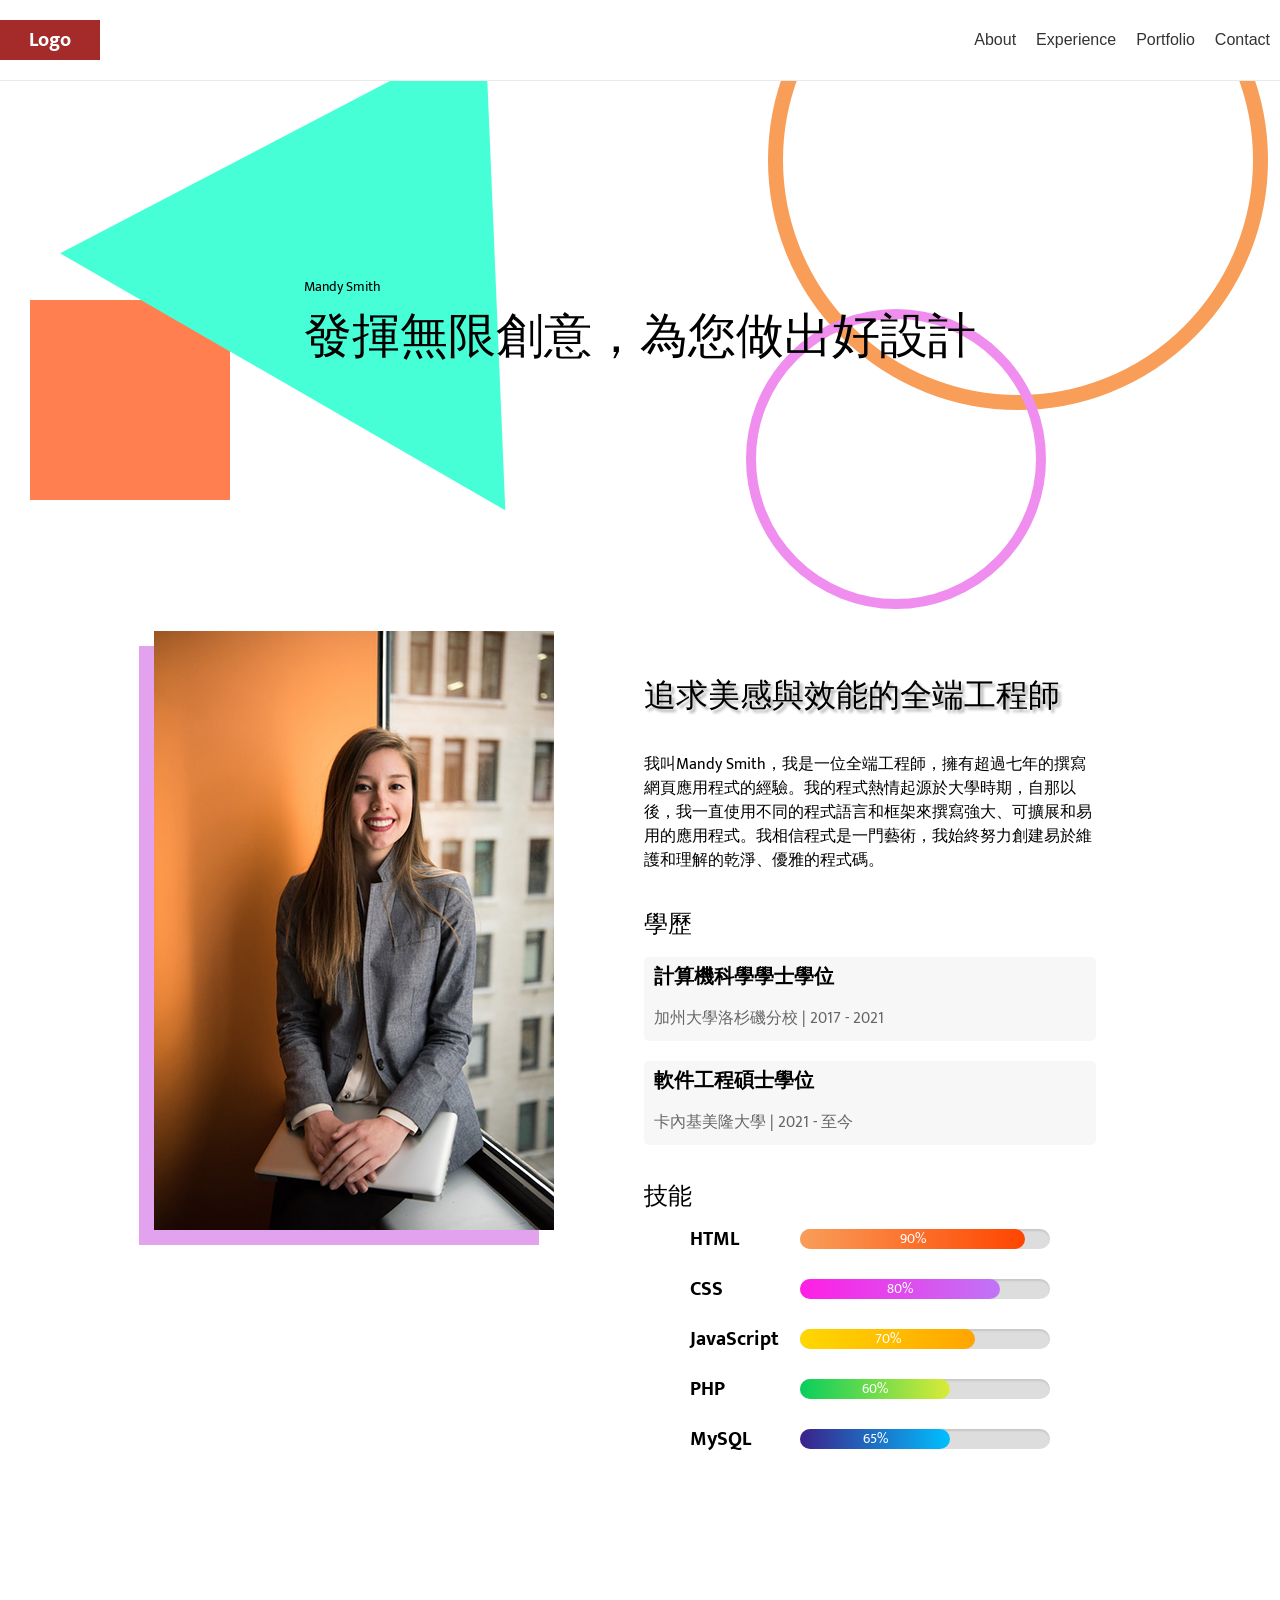
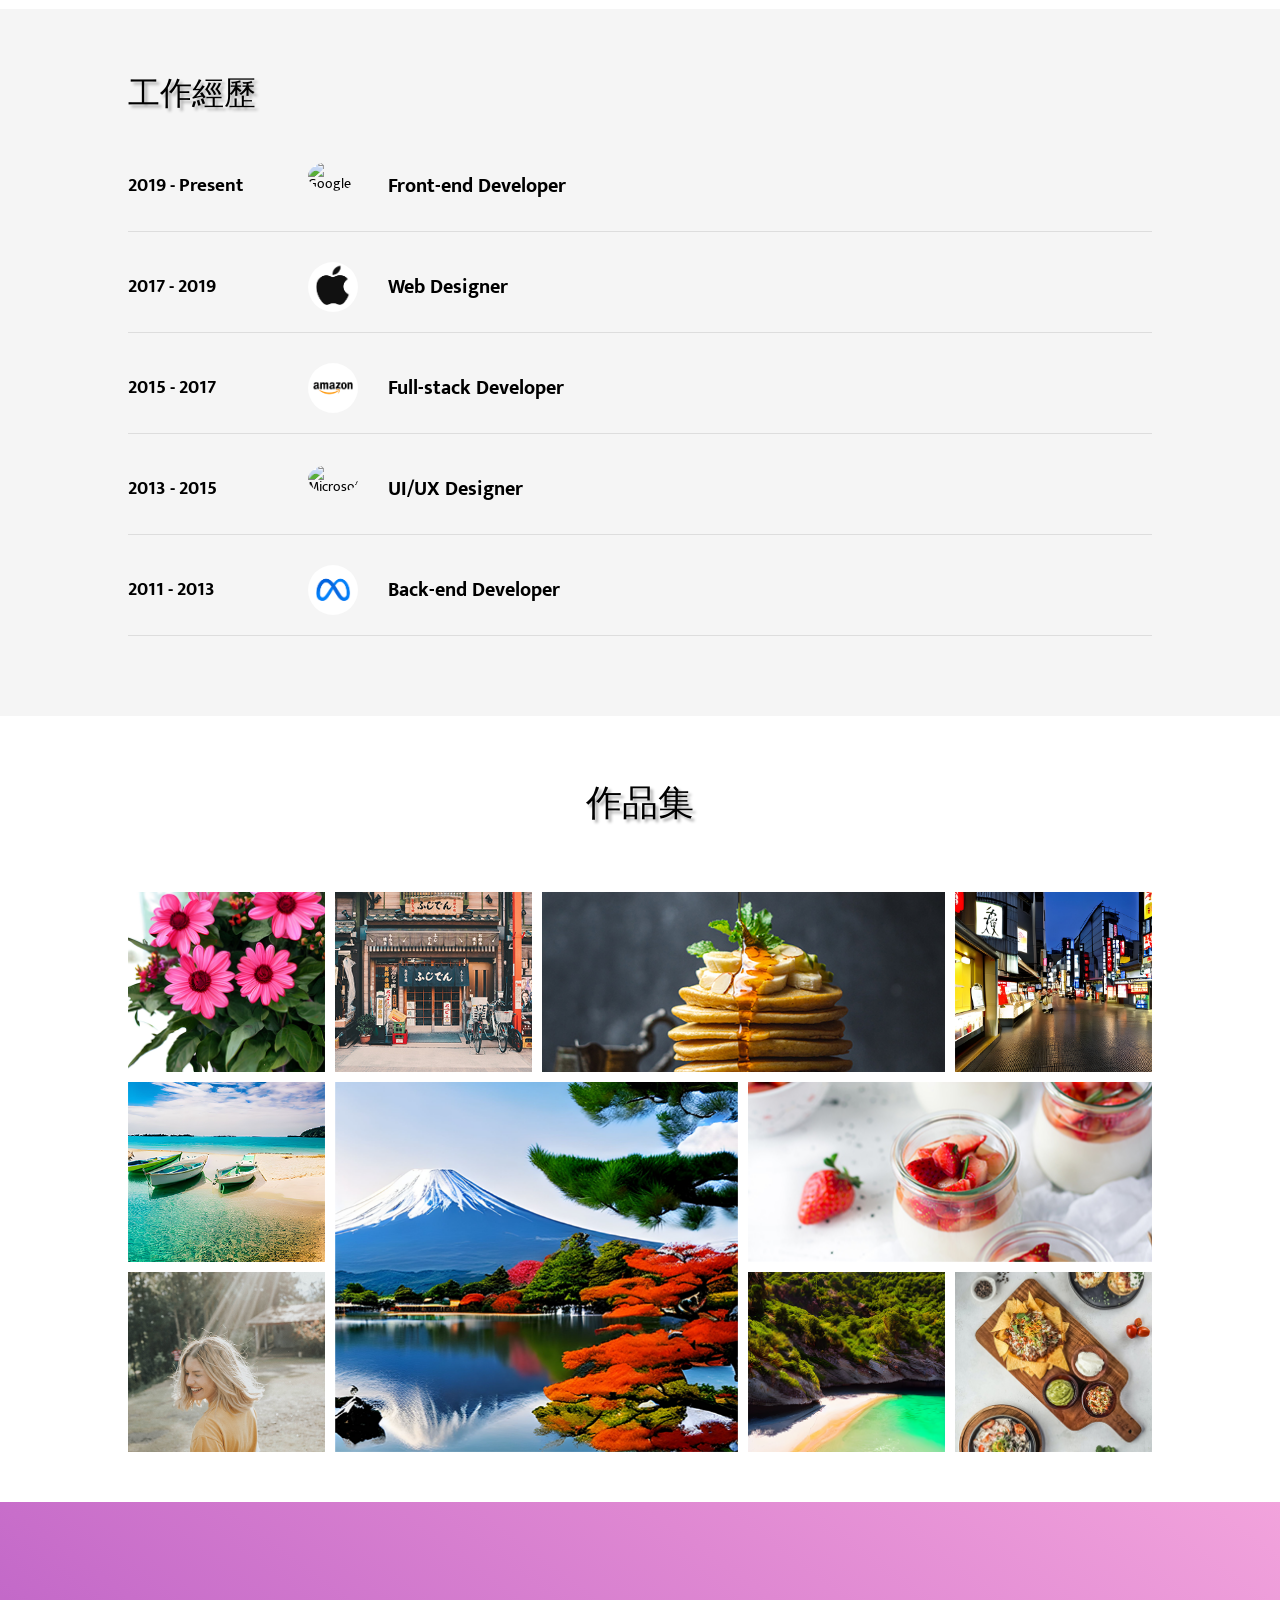
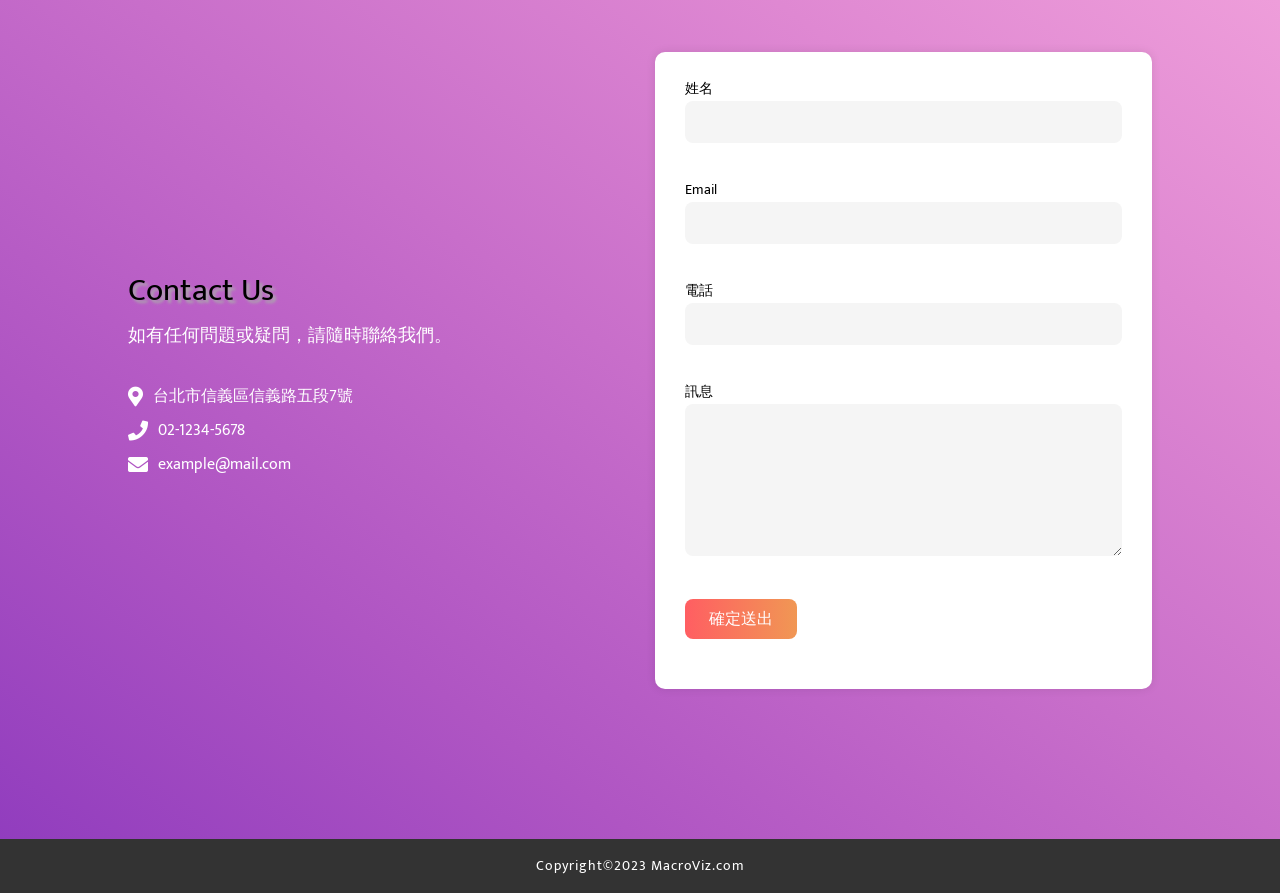
==== my_resume.html @ e4980850 "範例檔" ====
<!DOCTYPE html>
<html lang="en">

<head>
    <meta charset="UTF-8">
    <meta http-equiv="X-UA-Compatible" content="IE=edge">
    <meta name="viewport" content="width=device-width, initial-scale=1.0">
    <title>My Resume</title>
    <link rel="stylesheet" href="css/reset.css">
    <link rel="stylesheet" href="https://cdnjs.cloudflare.com/ajax/libs/font-awesome/5.8.0/css/all.min.css">
    <link rel="stylesheet" href="css/styles.css">
</head>

<body>
    <header class="header">
        <div class="logo"><a href="index.html">Logo</a></div>
        <div class="menu-icon"><i class="fas fa-bars"></i>&nbsp;Menu</div>
        <nav class="navbar">
            <ul>
                <li><a href="">About</a></li>
                <li><a href="">Experience</a></li>
                <li><a href="">Portfolio</a></li>
                <li><a href="">Contact</a></li>
            </ul>
        </nav>
    </header>
    <section id="Banner">
        <div class="slogan">
            <h5>Mandy Smith</h5>
            <h2>發揮無限創意，為您做出好設計</h2>
        </div>
        <div class="circle1"></div>
        <div class="circle2"></div>
        <div class="shape"></div>
        <div class="triangle"></div>
    </section>
    <section id="About">
        <div class="container">
            <div class="main-pic">
                <img src="imgs/designer.jpg" alt="My Photo">
            </div>
            <div class="description">
                <h2>追求美感與效能的全端工程師</h2>
                <div class="profile">
                    <p>我叫Mandy Smith，我是一位全端工程師，擁有超過七年的撰寫網頁應用程式的經驗。我的程式熱情起源於大學時期，自那以後，我一直使用不同的程式語言和框架來撰寫強大、可擴展和易用的應用程式。我相信程式是一門藝術，我始終努力創建易於維護和理解的乾淨、優雅的程式碼。
                    </p>
                </div>
                <div id="tab2" class="education">
                    <h3>學歷</h3>
                    <ul class="education-list">
                        <li>
                            <h4>計算機科學學士學位</h4>
                            <p class="education-meta">加州大學洛杉磯分校 | 2017 - 2021</p>
                        </li>
                        <li>
                            <h4>軟件工程碩士學位</h4>
                            <p class="education-meta">卡內基美隆大學 | 2021 - 至今</p>
                        </li>
                    </ul>
                </div>
                <div class="skills">
                    <h3>技能</h3>
                    <ul class="skills-list">
                        <li>
                            <span class="skill-name">HTML</span>
                            <span class="skill-bar">
                                <span class="skill-level skill-html">90%</span>
                            </span>
                        </li>
                        <li>
                            <span class="skill-name">CSS</span>
                            <span class="skill-bar">
                                <span class="skill-level skill-css">80%</span>
                            </span>
                        </li>
                        <li>
                            <span class="skill-name">JavaScript</span>
                            <span class="skill-bar">
                                <span class="skill-level skill-js">70%</span>
                            </span>
                        </li>
                        <li>
                            <span class="skill-name">PHP</span>
                            <span class="skill-bar">
                                <span class="skill-level skill-php">60%</span>
                            </span>
                        </li>
                        <li>
                            <span class="skill-name">MySQL</span>
                            <span class="skill-bar">
                                <span class="skill-level skill-mysql">65%</span>
                            </span>
                        </li>
                    </ul>
                </div>

            </div>
        </div>
    </section>
    <section id="Work-experience">
        <div class="container">
            <h2>工作經歷</h2>
            <ul class="work-experience-list">
                <li>
                    <div class="work-period">2019 - Present</div>
                    <div class="company-logo"><img src="imgs/google.png" alt="Google"></div>
                    <div class="job-title">Front-end Developer</div>
                </li>
                <li>
                    <div class="work-period">2017 - 2019</div>
                    <div class="company-logo"><img src="imgs/apple.png" alt="Apple"></div>
                    <div class="job-title">Web Designer</div>
                </li>
                <li>
                    <div class="work-period">2015 - 2017</div>
                    <div class="company-logo"><img src="imgs/amazon.png" alt="Amazon"></div>
                    <div class="job-title">Full-stack Developer</div>
                </li>
                <li>
                    <div class="work-period">2013 - 2015</div>
                    <div class="company-logo"><img src="imgs/microsoft.png" alt="Microsoft"></div>
                    <div class="job-title">UI/UX Designer</div>
                </li>
                <li>
                    <div class="work-period">2011 - 2013</div>
                    <div class="company-logo"><img src="imgs/meta.png" alt="Facebook"></div>
                    <div class="job-title">Back-end Developer</div>
                </li>
            </ul>
        </div>
    </section>
    <section id="Portfolio">
        <h2>作品集</h2>
        <div class="container">
            <div class="card">
                <div class="side">
                    <img src="imgs/flowers1.jpg" alt="Project 1">
                </div>
                <div class="side back">Project 1</div>
            </div>
            <div class="card">
                <div class="side">
                    <img src="imgs/japan.jpg" alt="Project 2">
                </div>
                <div class="side back">Project 2</div>
            </div>
            <div class="card">
                <div class="side">
                    <img src="imgs/pancake.jpg" alt="Project 3">
                </div>
                <div class="side back">Project 3</div>
            </div>
            <div class="card">
                <div class="side">
                    <img src="imgs/japan2.jpg" alt="Project 4">
                </div>
                <div class="side back">Project 4</div>
            </div>
            <div class="card">
                <div class="side">
                    <img src="imgs/photo2.jpg" alt="Project 5">
                </div>
                <div class="side back">Project 5</div>
            </div>
            <div class="card">
                <div class="side">
                    <img src="imgs/japan3.jpg" alt="Project 6">
                </div>
                <div class="side back">Project 6</div>
            </div>
            <div class="card">
                <div class="side">
                    <img src="imgs/people2.jpg" alt="Project 7">
                </div>
                <div class="side back">Project 7</div>
            </div>
            <div class="card">
                <div class="side">
                    <img src="imgs/strawberry.jpg" alt="Project 8">
                </div>
                <div class="side back">Project 8</div>
            </div>
            <div class="card">
                <div class="side">
                    <img src="imgs/photo3.jpg" alt="Project 9">
                </div>
                <div class="side back">Project 9</div>
            </div>
            <div class="card">
                <div class="side">
                    <img src="imgs/food2.jpg" alt="Project 10">
                </div>
                <div class="side back">Project 10</div>
            </div>
        </div>
    </section>
    <section id="Contact">
        <div class="container">
            <div class="row">
                <div class="col-6">
                    <h2>Contact Us</h2>
                    <p>如有任何問題或疑問，請隨時聯絡我們。</p>
                    <ul class="info">
                        <li><i class="fas fa-map-marker-alt"></i>台北市信義區信義路五段7號</li>
                        <li><i class="fas fa-phone"></i>02-1234-5678</li>
                        <li><i class="fas fa-envelope"></i>example@mail.com</li>
                    </ul>
                </div>
                <div class="col-6">
                    <form action="#" method="post">
                        <div class="form-group">
                            <label for="name">姓名</label>
                            <input type="text" id="name" name="name" required>
                        </div>
                        <div class="form-group">
                            <label for="email">Email</label>
                            <input type="email" id="email" name="email" required>
                        </div>
                        <div class="form-group">
                            <label for="phone">電話</label>
                            <input type="tel" id="phone" name="phone" required>
                        </div>
                        <div class="form-group">
                            <label for="message">訊息</label>
                            <textarea id="message" name="message" rows="8" required></textarea>
                        </div>
                        <div class="form-group">
                            <button type="submit" class="btn-submit">確定送出</button>
                        </div>
                    </form>
                </div>
            </div>
        </div>
    </section>
    <footer>
        <p>Copyright&copy;2023 MacroViz.com</p>
    </footer>
    <script src="https://code.jquery.com/jquery-3.6.3.min.js" integrity="sha256-pvPw+upLPUjgMXY0G+8O0xUf+/Im1MZjXxxgOcBQBXU=" crossorigin="anonymous"></script>
    <script src="js/main.js"></script>
</body>

</html>
---- css/styles.css ----
@import url('https://fonts.googleapis.com/css2?family=Mukta:wght@300&display=swap');

/* font-family: 'Mukta', sans-serif; */


/* 電腦與平板上應用的樣式 */

body {
    background-color: rgb(255, 255, 255);
    margin: 0px;
    font-size: 14px;
    font-family: 'Mukta', sans-serif;
}

img {
    vertical-align: bottom;
    /* 去除圖片對齊，以英文字對齊線為主 */
}

.header {
    display: flex;
    padding: 20px 0;
    justify-content: space-between;
    align-items: center;
    border-bottom: 1px solid #eaeaea;
    background: #fff;
    z-index: 2;
}

.logo {
    width: 100px;
    background-color: brown;
    text-align: center;
    padding: 10px;
}

.logo>a {
    width: 100%;
    text-decoration: none;
    color: #fff;
    font-size: 20px;
    font-weight: bold;
    display: block;
}

.navbar>ul {
    list-style: none;
    margin: 0;
    padding: 0;
    display: flex;
    flex-direction: row;
    align-items: stretch;
}

.navbar>ul>li {
    padding: 10px;
    text-align: center;
}

.navbar>ul>li>a {
    display: block;
    text-decoration: none;
    font-family: Arial, Helvetica, sans-serif;
    font-size: 16px;
    color: #333;
}

.menu-icon {
    display: none;
}

.container {
    padding: 50px 0;
    width: 80%;
    max-width: 1200px;
    margin: auto;
}


/* Banner Animation */

#Banner {
    width: 100%;
    height: 500px;
    display: flex;
    justify-content: center;
    align-items: center;
    overflow: hidden;
}

.slogan {
    position: absolute;
    z-index: 3;
}

.slogan h2 {
    font-size: 3rem;
    text-shadow: none;
}

.circle1 {
    position: absolute;
    width: 500px;
    height: 500px;
    top: -10%;
    left: 60%;
    border-radius: 50%;
    border: 15px solid #f89e59;
    z-index: -1;
    animation: move 10s ease-in infinite;
}

.circle2 {
    position: absolute;
    margin-left: 40%;
    margin-top: 20%;
    width: 300px;
    height: 300px;
    border-radius: 50%;
    border: 10px solid #f08ef0;
    animation: move2 10s ease-in infinite;
}

.shape {
    position: absolute;
    width: 200px;
    height: 200px;
    top: 300px;
    left: 30px;
    float: left;
    background-color: coral;
    animation: squareToCircle 5s 1s infinite alternate;
    /* animation: spin 10s ease-in infinite; */
}

.triangle {
    position: absolute;
    width: 0;
    height: 0;
    top: -25%;
    left: -20%;
    border-left: 257px solid transparent;
    border-right: 257px solid transparent;
    border-bottom: 405px solid rgb(71, 255, 215);
    position: relative;
    transform: rotate(30deg);
    animation: spin 10s ease infinite;
}


/* .triangle:after {
    content: '';
    position: absolute;
    top: 15px;
    left: -240px;
    width: 0;
    height: 0;
    border-left: 240px solid transparent;
    border-right: 240px solid transparent;
    border-bottom: 380px solid white;
} */

@keyframes move {
    0% {
        left: 70%;
        top: -10%;
    }
    50% {
        left: 60%;
        top: 0%;
    }
    70% {
        left: 60%;
        top: -5%;
    }
    100% {
        left: 70%;
        top: -10%;
    }
}

@keyframes move2 {
    0% {
        margin-top: 20%;
        margin-left: 40%
    }
    50% {
        margin-top: 10%;
        margin-left: 40%
    }
    70% {
        margin-top: 15%;
        margin-left: 40%
    }
    100% {
        margin-top: 20%;
        margin-left: 40%;
    }
}

@keyframes spin {
    0% {
        transform: rotate(0);
    }
    100% {
        transform: rotate(170deg);
    }
}

@keyframes squareToCircle {
    0% {
        border-radius: 0 0 0 0;
        background: coral;
        transform: rotate(0deg);
    }
    25% {
        border-radius: 50% 0 0 0;
        background: darksalmon;
        transform: rotate(45deg);
    }
    50% {
        border-radius: 50% 50% 0 0;
        background: indianred;
        transform: rotate(90deg);
    }
    75% {
        border-radius: 50% 50% 50% 0;
        background: lightcoral;
        transform: rotate(135deg);
    }
    100% {
        border-radius: 50% 50% 50% 50%;
        background: darksalmon;
        transform: rotate(180deg);
    }
}


/* About 區塊樣式*/

#About .container {
    display: flex;
    flex-wrap: nowrap;
    justify-content: space-around;
    z-index: 2;
}

.main-pic {
    width: 40%;
    height: auto;
}

.main-pic img {
    max-width: 100%;
    box-shadow: -15px 15px 0px rgb(226, 162, 238);
}

.description {
    width: 50%;
    padding: 30px;
}

h2 {
    padding: 20px 0;
    font-size: 2rem;
    text-shadow: 3px 3px 3px #ababab;
}

.description h3 {
    padding: 20px 0;
    font-size: 1.5rem;
}

.description p {
    line-height: 24px;
    font-size: 1rem;
}

.tablinks {
    list-style: none;
    display: flex;
    margin: 0;
    padding: 0;
    justify-content: left;
}

.tablinks li {
    margin-right: 20px;
    font-size: 1rem;
}

.tablinks li a {
    display: block;
    padding: 10px;
    background-color: #f1f1f1;
    border-radius: 5px;
    text-decoration: none;
    color: #333;
}

.tablinks li a:hover {
    background-color: #ddd;
}

.tablinks li a.active {
    background-color: #e6a9f3;
}

.tabcontent {
    display: none;
}

.education {
    margin-top: 50px;
}

.education h4 {
    font-size: 20px;
    font-weight: bold;
    margin-bottom: 20px;
}

.education-list {
    list-style: none;
    padding: 0;
    margin: 0;
}

.education-list li {
    margin-bottom: 20px;
    padding: 10px;
    background-color: #f7f7f7;
    border-radius: 5px;
}

.education-meta {
    font-size: 16px;
    color: #666;
    margin-bottom: 10px;
}

.education p {
    font-size: 16px;
    color: #666;
    margin-bottom: 0;
}

.profile,
.education,
.skills {
    margin-top: 20px;
}


/* 先設定list、li與skill name樣式 */

.skills-list {
    list-style: none;
    margin: 0;
    padding: 0;
}

.skills-list li {
    height: 50px;
    display: flex;
    justify-content: center;
    align-content: baseline;
}

.skill-name {
    font-weight: bold;
    display: inline-block;
    width: 80px;
    margin-right: 30px;
    font-size: 20px;
}


/* 設定bar的外層樣式 */

.skill-bar {
    background-color: #ddd;
    height: 20px;
    border-radius: 20px;
    display: inline-block;
    width: 250px;
    position: relative;
    margin-bottom: 10px;
    box-shadow: inset 0 2px 2px rgba(0, 0, 0, 0.1);
}


/* 設定bar的內層樣式 */

.skill-level {
    background-color: #4CAF50;
    height: 100%;
    display: flex;
    justify-content: center;
    align-items: center;
    border-radius: 20px;
    text-align: center;
    color: #fff;
    position: absolute;
    top: 0;
    left: 0;
}


/* 設定各項目的顏色與動畫 */

.skill-html {
    animation: progress-html 2s ease-in-out;
    background: linear-gradient(to right, #f89e59, #FF4500);
    width: 90%;
}

.skill-css {
    animation: progress-css 2s ease-in-out;
    background: linear-gradient(to right, #ff1ee5, #c075f5);
    width: 80%;
}

.skill-js {
    animation: progress-js 2s ease-in-out;
    background: linear-gradient(to right, #FFD700, #FFA500);
    width: 70%;
}

.skill-php {
    animation: progress-php 2s ease-in-out;
    background: linear-gradient(to right, #07ce5d, #dbea38);
    width: 60%;
}

.skill-mysql {
    animation: progress-mysql 2s ease-in-out;
    background: linear-gradient(to right, #3b228b, #00BFFF);
    width: 60%;
}


/* skill Animation */

@keyframes progress-html {
    from {
        width: 0%;
    }
    to {
        width: 90%;
    }
}

@keyframes progress-css {
    from {
        width: 0%;
    }
    to {
        width: 80%;
    }
}

@keyframes progress-js {
    from {
        width: 0%;
    }
    to {
        width: 70%;
    }
}

@keyframes progress-php {
    from {
        width: 0%;
    }
    to {
        width: 60%;
    }
}

@keyframes progress-mysql {
    from {
        width: 0%;
    }
    to {
        width: 65%;
    }
}


/* Experience */

#Work-experience {
    margin-top: 50px;
    background-color: #f5f5f5;
}

.work-experience-list {
    list-style: none;
    margin: 0;
    padding: 0;
}

.work-experience-list li {
    display: flex;
    margin: 30px 0;
    padding: 0px 0 20px 0;
    align-items: center;
    align-content: baseline;
    border-bottom: 1px solid #ddd;
}

.work-period {
    width: 150px;
    font-weight: bold;
    font-size: 1.2rem;
    margin-right: 30px;
}

.company-logo {
    width: 50px;
    height: 50px;
    margin-right: 30px;
}

.company-logo img {
    max-width: 100%;
    border-radius: 100%;
}

.job-title {
    font-weight: bold;
    font-size: 20px;
    margin: 0;
}


/* Portfolio */

#Portfolio {
    text-align: center;
    margin-top: 50px;
    display: flex;
    flex-wrap: wrap;
    justify-content: center;
}

#Portfolio h2 {
    font-size: 36px;
    margin-bottom: 0px;
    width: 100%;
}

#Portfolio .container {
    display: grid;
    width: 80%;
    grid-template-columns: repeat(5, 1fr);
    grid-template-rows: repeat(3, 1fr);
    gap: 10px;
}

.card {
    position: relative;
    overflow: hidden;
    transform-style: preserve-3d;
    transition: transform 0.6s;
}

.side {
    position: absolute;
    top: 0;
    left: 0;
    width: 100%;
    height: 100%;
    backface-visibility: hidden;
    transition: transform 0.5s;
}

.card:nth-child(3) {
    grid-area: 1 / 3 / 2 / 5;
}

.card:nth-child(8) {
    grid-area: 2 / 4 / 2 / 6;
}

.card:nth-child(6) {
    grid-area: 2 / 2 / 4 / 4;
    height: 370px;
}

.side img {
    width: 100%;
    height: 100%;
    max-width: 100%;
    object-fit: cover;
}

.back {
    display: flex;
    background: #c1a27a;
    justify-content: center;
    align-items: center;
    font-size: 20px;
    font-weight: bold;
    transform: rotateY(180deg);
    transition: transform 0.5s;
}

.card:hover .side {
    transform: rotateY(180deg);
}

.card:hover .back {
    transform: rotateY(0deg);
}


/* Contact */

#Contact {
    padding: 100px 0;
    background-image: linear-gradient(to right top, #913dbe, #af55c3, #c86eca, #df88d2, #f2a3dc);
}

#Contact p {
    font-size: 18px;
    color: #fff;
}

.container {
    max-width: 80%;
    margin: 0 auto;
}

.row {
    display: flex;
    flex-wrap: wrap;
    justify-content: space-between;
    align-items: center;
}

.col-6 {
    flex-basis: calc(50% - 15px);
}

.info {
    list-style: none;
    margin: 0;
    padding: 0;
    font-size: 20px;
    line-height: 1.5;
    margin-top: 40px;
    color: #fff;
}

.info li {
    margin-bottom: 10px;
    font-size: 16px;
    display: flex;
    align-items: center;
}

li i {
    margin-right: 10px;
    font-size: 20px;
}

form {
    background-color: #fff;
    padding: 30px;
    border-radius: 10px;
    box-shadow: 0px 0px 10px rgba(0, 0, 0, 0.1);
}

.form-group {
    margin-bottom: 20px;
}

label {
    display: block;
    margin-bottom: 5px;
}

form input[type="text"],
form input[type="email"],
form input[type="tel"],
form textarea {
    width: 100%;
    padding: 12px;
    border: none;
    border-radius: 8px;
    background-color: #f5f5f5;
    color: #333;
    font-size: 16px;
    font-family: 'Montserrat', sans-serif;
    margin-bottom: 20px;
    transition: all 0.3s ease-in-out;
}

form input[type="text"]:focus,
form input[type="email"]:focus,
form input[type="tel"]:focus,
form textarea:focus {
    outline: none;
    box-shadow: 0px 0px 5px rgba(0, 0, 0, 0.3);
}

form button[type="submit"] {
    background-color: #3498db;
    color: #fff;
    border: none;
    border-radius: 8px;
    padding: 12px 24px;
    font-size: 16px;
    font-family: 'Montserrat', sans-serif;
    cursor: pointer;
    transition: all 0.3s ease-in-out;
}

form button[type="submit"] {
    background: linear-gradient(to left, #e2d046, #ff5e62);
    color: #fff;
    border: none;
    border-radius: 8px;
    padding: 12px 24px;
    font-size: 16px;
    font-family: 'Montserrat', sans-serif;
    cursor: pointer;
    transition: all 2s ease-in-out;
    background-size: 200% auto;
}

@keyframes animate-gradient {
    0% {
        background-position: 0 50%;
    }
    50% {
        background-position: 100% 50%;
    }
    100% {
        background-position: 0 50%;
    }
}

form button[type="submit"]:hover {
    background-size: 100% auto;
    background: linear-gradient(to top right, #ff5e62, #e880f1);
    transition: all 2s ease-in-out;
    animation: animate-gradient 3s ease-in-out infinite;
}

@media screen and (max-width: 768px) {
    .col-6 {
        flex-basis: 100%;
        margin-bottom: 20px;
    }
}

footer {
    background: #333;
    padding: 20px;
}

footer p {
    width: 80%;
    margin: auto;
    color: #fff;
    text-align: center;
    letter-spacing: 1px;
    font-family: "Mukta";
}


/* 手機 */

@media screen and (max-width: 767px) {
    .circle1 {
        position: absolute;
        width: 500px;
        height: 500px;
        top: -10%;
        left: 60%;
        border-radius: 50%;
        border: 15px solid #f89e59;
        z-index: -1;
        animation: move 10s ease-in infinite;
    }
    
    .circle2 {
        position: absolute;
        margin-left: 40%;
        margin-top: 20%;
        width: 150px;
        height: 150px;
    }
    
    .shape {
        width: 100px;
        height: 100px;

    }
    .slogan{
        margin: auto 20px;
    }
    .slogan h2{
        font-size: 2rem;
    }
    .triangle {
        display: none;
    }
    
    .header {
        flex-wrap: wrap;
        align-items: stretch;
    }
    .menu-icon {
        display: block;
        background: #8b0f9f;
        padding: 5px;
        display: flex;
        color: #fff;
        font-family: 'Dosis';
        justify-content: center;
        align-items: center;
    }
    .navbar {
        width: 100%;
    }
    .navbar>ul {
        flex-direction: column;
    }
    .navbar>ul>li {
        display: block;
        padding: 10px;
        text-align: center;
        border-bottom: 1px solid #b9b9b9;
        flex: 1 1 0%;
    }
    #About .container {
        flex-wrap: wrap;
        justify-content: space-around;
    }
    .description{
        padding: 30px 0px;
    }
    .main-pic {
        width: 100%;
        height: auto;
    }
    .description {
        width: 95%;
        margin: auto;
    }
    .work-experience-list li{
        flex-wrap: wrap;
    }
    .work-period{
        width: 100%;
        margin-bottom: 10px;
    }
    #Portfolio .container {
        display: flex;
        flex-wrap: wrap;
        justify-content: space-between;
    }
    .skill-name{
        width: 120px;
        margin-right: 5px;
    }
    .card {
        width: 48%;
        height: 200px;
        max-height: 100%;
    }
    .card:nth-child(6) {
        height: auto;
    }
}
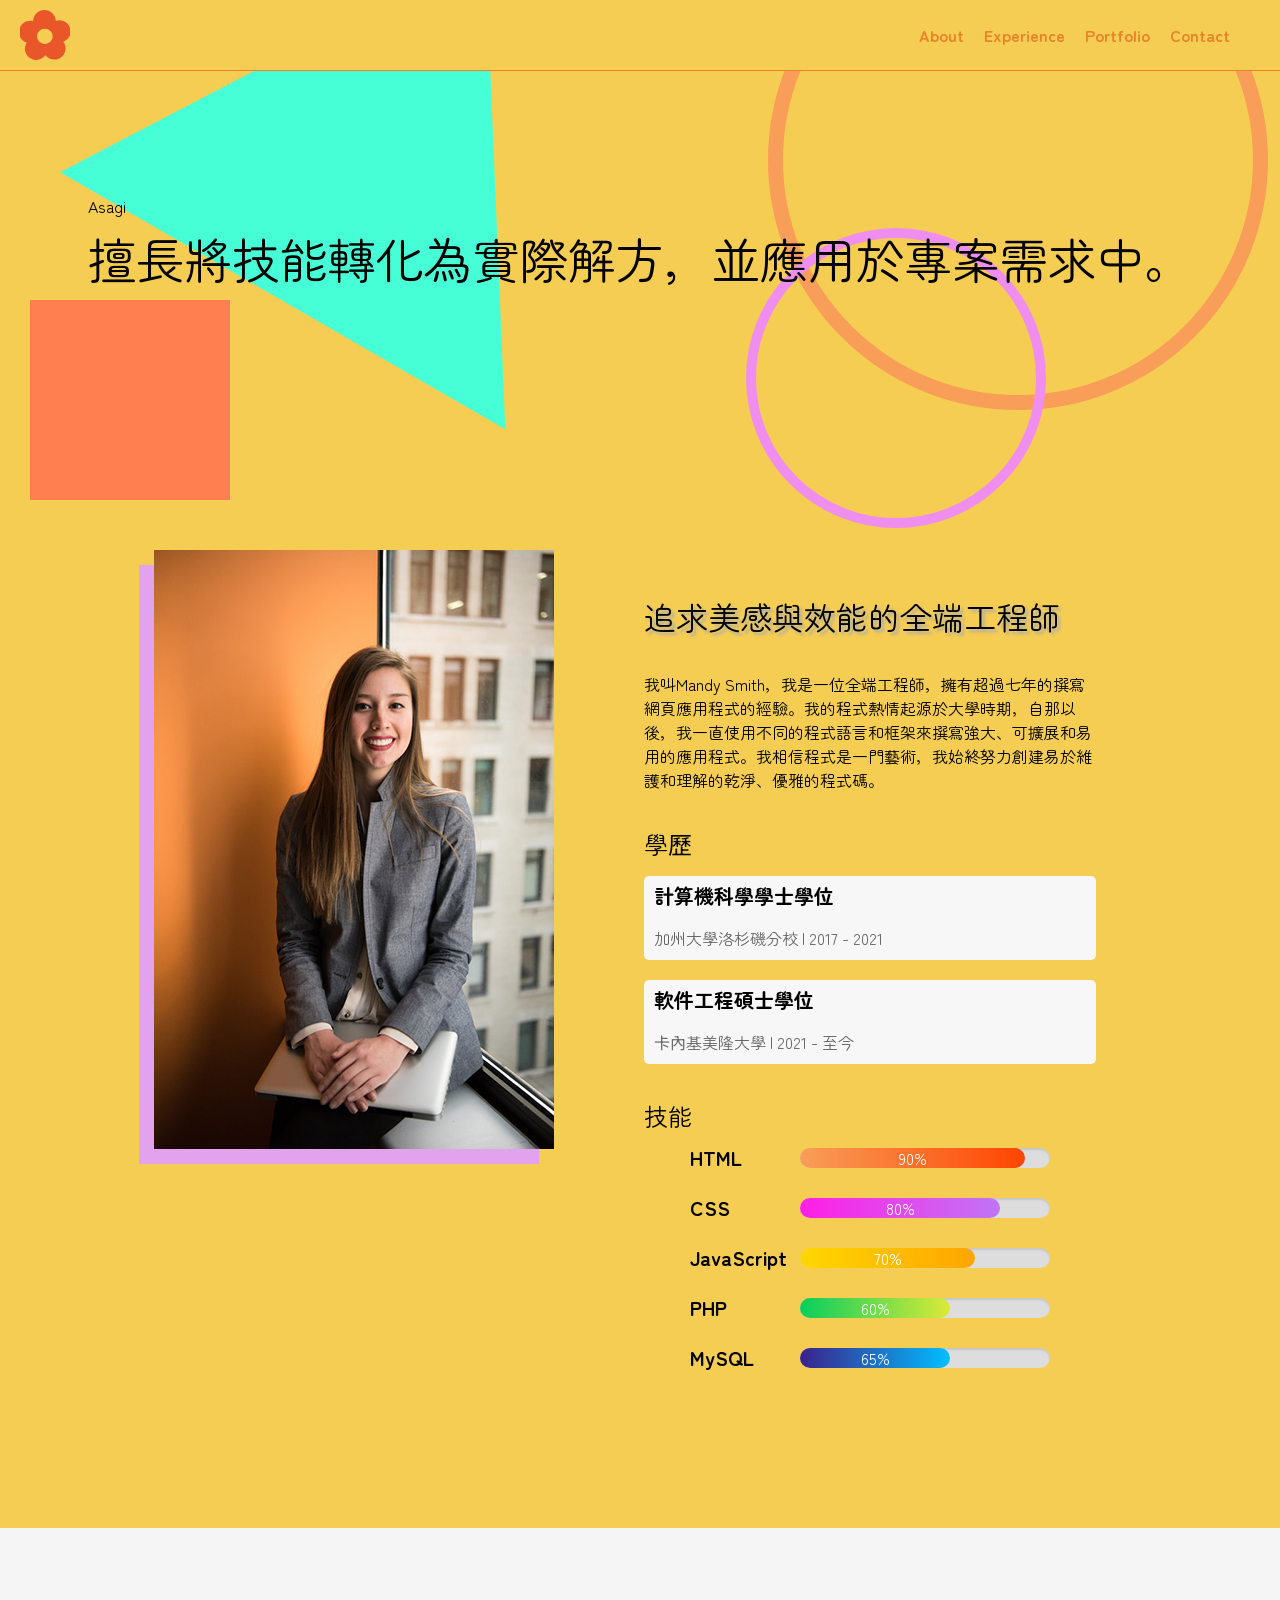
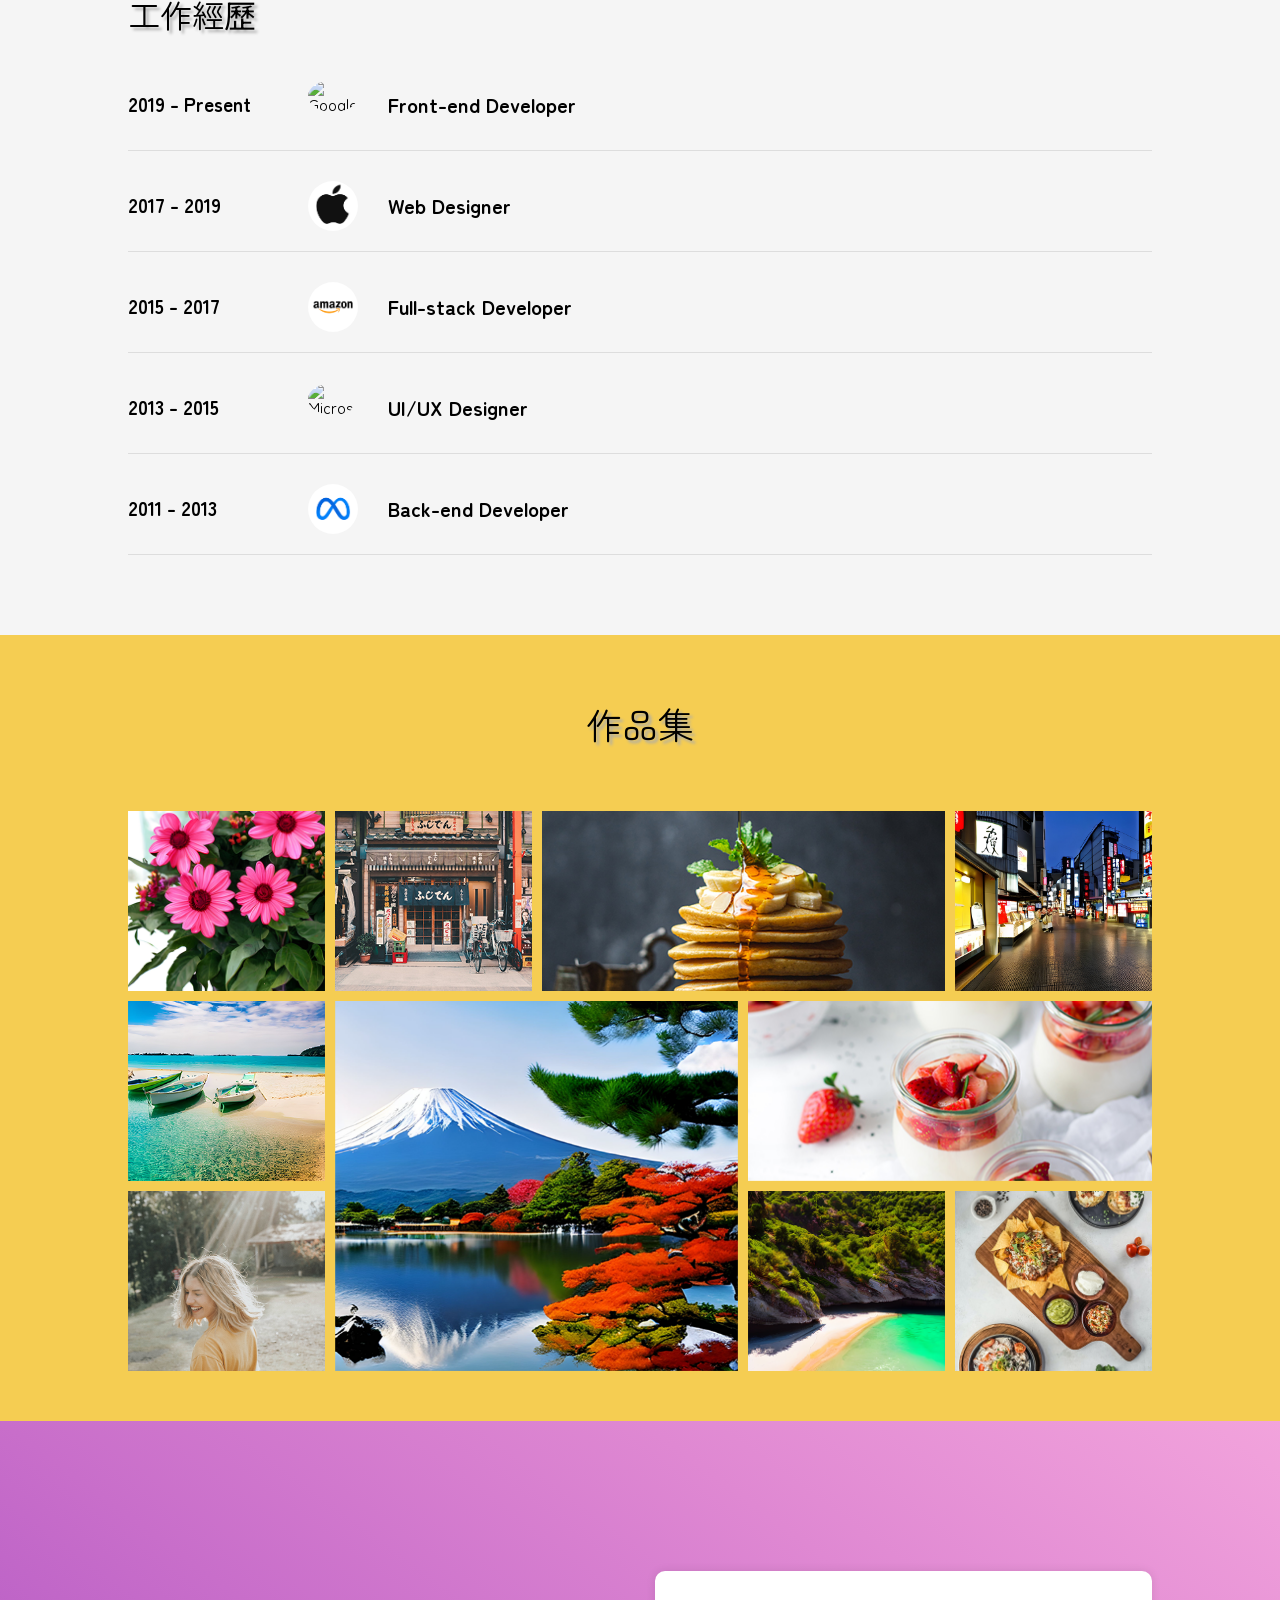
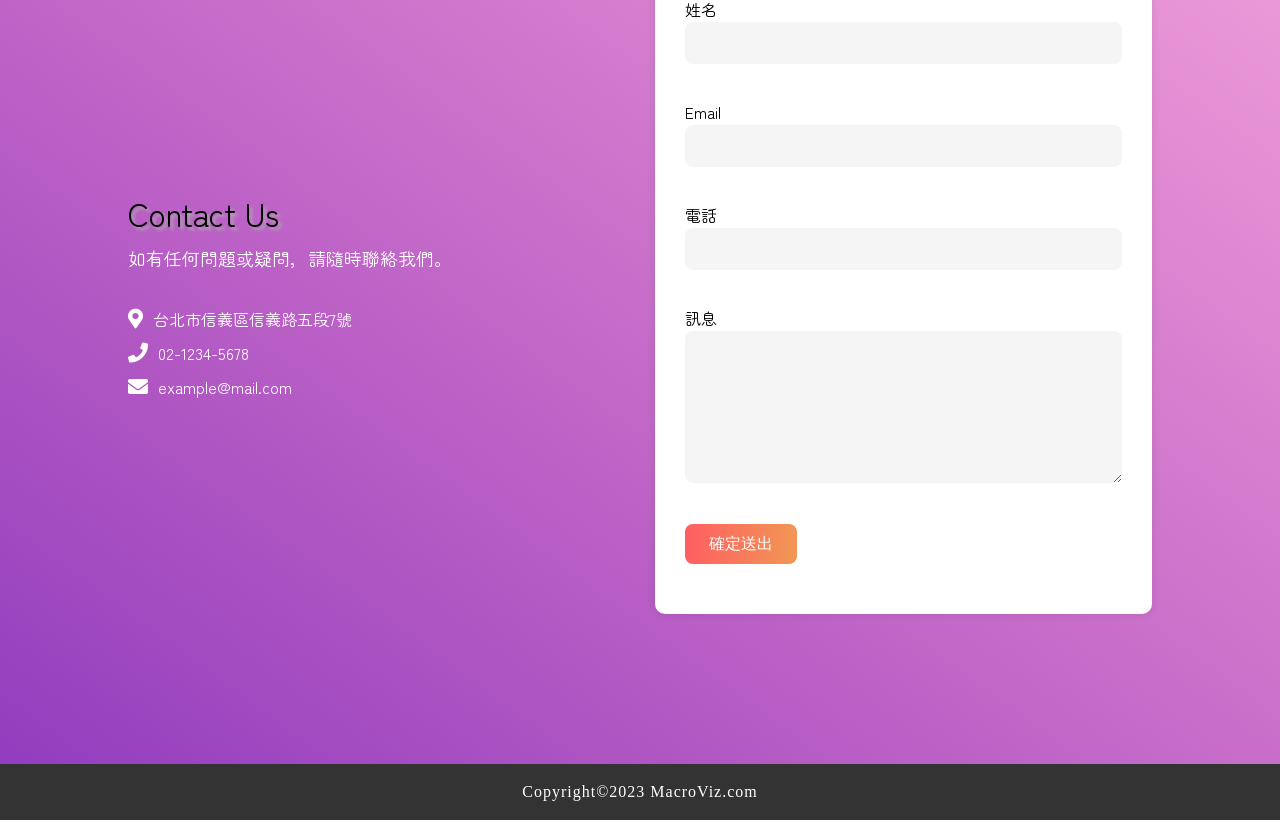
==== commit ef8df216: "header修改完成" ====
--- a/my_resume.html
+++ b/my_resume.html
@@ -13,7 +13,10 @@
 
 <body>
     <header class="header">
-        <div class="logo"><a href="index.html">Logo</a></div>
+        <div class="logo"><a href="index.html">
+  <img src="imgs/state=Default.svg" class="img img-a">
+  <img src="imgs/state=Hover.svg" class="img img-b">
+</a></div>
         <div class="menu-icon"><i class="fas fa-bars"></i>&nbsp;Menu</div>
         <nav class="navbar">
             <ul>
@@ -26,8 +29,8 @@
     </header>
     <section id="Banner">
         <div class="slogan">
-            <h5>Mandy Smith</h5>
-            <h2>發揮無限創意，為您做出好設計</h2>
+            <h5>Asagi</h5>
+            <h2>擅長將技能轉化為實際解方，並應用於專案需求中。</h2>
         </div>
         <div class="circle1"></div>
         <div class="circle2"></div>
--- a/css/styles.css
+++ b/css/styles.css
@@ -1,52 +1,72 @@
-@import url('https://fonts.googleapis.com/css2?family=Mukta:wght@300&display=swap');
-
-/* font-family: 'Mukta', sans-serif; */
-
-
-/* 電腦與平板上應用的樣式 */
+@import url('https://fonts.googleapis.com/css2?family=Noto+Sans+TC:wght@100..900&family=Zen+Maru+Gothic&display=swap');
+
 
 body {
-    background-color: rgb(255, 255, 255);
+    background-color: #F5CD52;
     margin: 0px;
-    font-size: 14px;
-    font-family: 'Mukta', sans-serif;
+    font-size: 16px;
+    font-family: 'Zen Maru Gothic', "Noto Sans TC";
+    /* padding-top: 80px; */
 }
 
 img {
     vertical-align: bottom;
-    /* 去除圖片對齊，以英文字對齊線為主 */
-}
-
+}
+/* ================================================ header ============================================= */
 .header {
-    display: flex;
-    padding: 20px 0;
+    position: fixed;
+    width: 100%;
+    padding: 10px 20px 10px 20px;
+    display: flex;
     justify-content: space-between;
     align-items: center;
-    border-bottom: 1px solid #eaeaea;
-    background: #fff;
-    z-index: 2;
+    border-bottom: 1px solid #E9832A;
+    background: #F5CD52;;
+    z-index: 10;
 }
 
 .logo {
-    width: 100px;
-    background-color: brown;
-    text-align: center;
     padding: 10px;
-}
-
-.logo>a {
+    position: relative;
+      width: 50px;
+    height: 50px;
+}
+
+.logo img {
+    position: absolute;  
+    top: 0;
+    left: 0;
+    width: 50px;
+    height: 50px;
+    object-fit: cover;
+    transition: opacity 1s ease-in-out;
+}
+
+.img-b {
+    opacity: 0;
+    pointer-events: none; 
+}
+
+.logo:hover .img-b {
+    opacity: 1;
+}
+
+.logo:hover .img-a {
+    opacity: 0;
+}
+
+.logo > a {
+    display: block;
     width: 100%;
+    height: 100%;
     text-decoration: none;
-    color: #fff;
-    font-size: 20px;
-    font-weight: bold;
-    display: block;
 }
 
 .navbar>ul {
     list-style: none;
     margin: 0;
-    padding: 0;
+    padding-left: 20px;
+    padding-right: 20px;
     display: flex;
     flex-direction: row;
     align-items: stretch;
@@ -60,9 +80,14 @@
 .navbar>ul>li>a {
     display: block;
     text-decoration: none;
-    font-family: Arial, Helvetica, sans-serif;
+    font-family: "Zen Maru Gothic";
     font-size: 16px;
-    color: #333;
+    font-weight: bold;
+    color: #E9832A;
+        transition: color 0.6s ease-in-out;
+}
+.navbar>ul>li>a:hover{
+    color:#e92a2a ;
 }
 
 .menu-icon {
@@ -76,7 +101,7 @@
     margin: auto;
 }
 
-
+/* ================================================ banner ============================================= */
 /* Banner Animation */
 
 #Banner {
@@ -809,20 +834,30 @@
     .triangle {
         display: none;
     }
-    
+    /* ================================================ header ============================================= */
     .header {
+        position: static; 
+        width: 100%;
         flex-wrap: wrap;
         align-items: stretch;
-    }
+            flex-direction: column;  
+    align-items: flex-start; 
+    padding: 10px;  
+        
+    }
+    .logo {display: none;}
     .menu-icon {
+        width: 100%;
         display: block;
-        background: #8b0f9f;
+        background: #E9832A;
         padding: 5px;
         display: flex;
         color: #fff;
-        font-family: 'Dosis';
+        font-family: 'Zen Maru Gothic';
         justify-content: center;
         align-items: center;
+        align-self: flex-end; 
+    margin-bottom: 10px;  
     }
     .navbar {
         width: 100%;
@@ -834,7 +869,6 @@
         display: block;
         padding: 10px;
         text-align: center;
-        border-bottom: 1px solid #b9b9b9;
         flex: 1 1 0%;
     }
     #About .container {
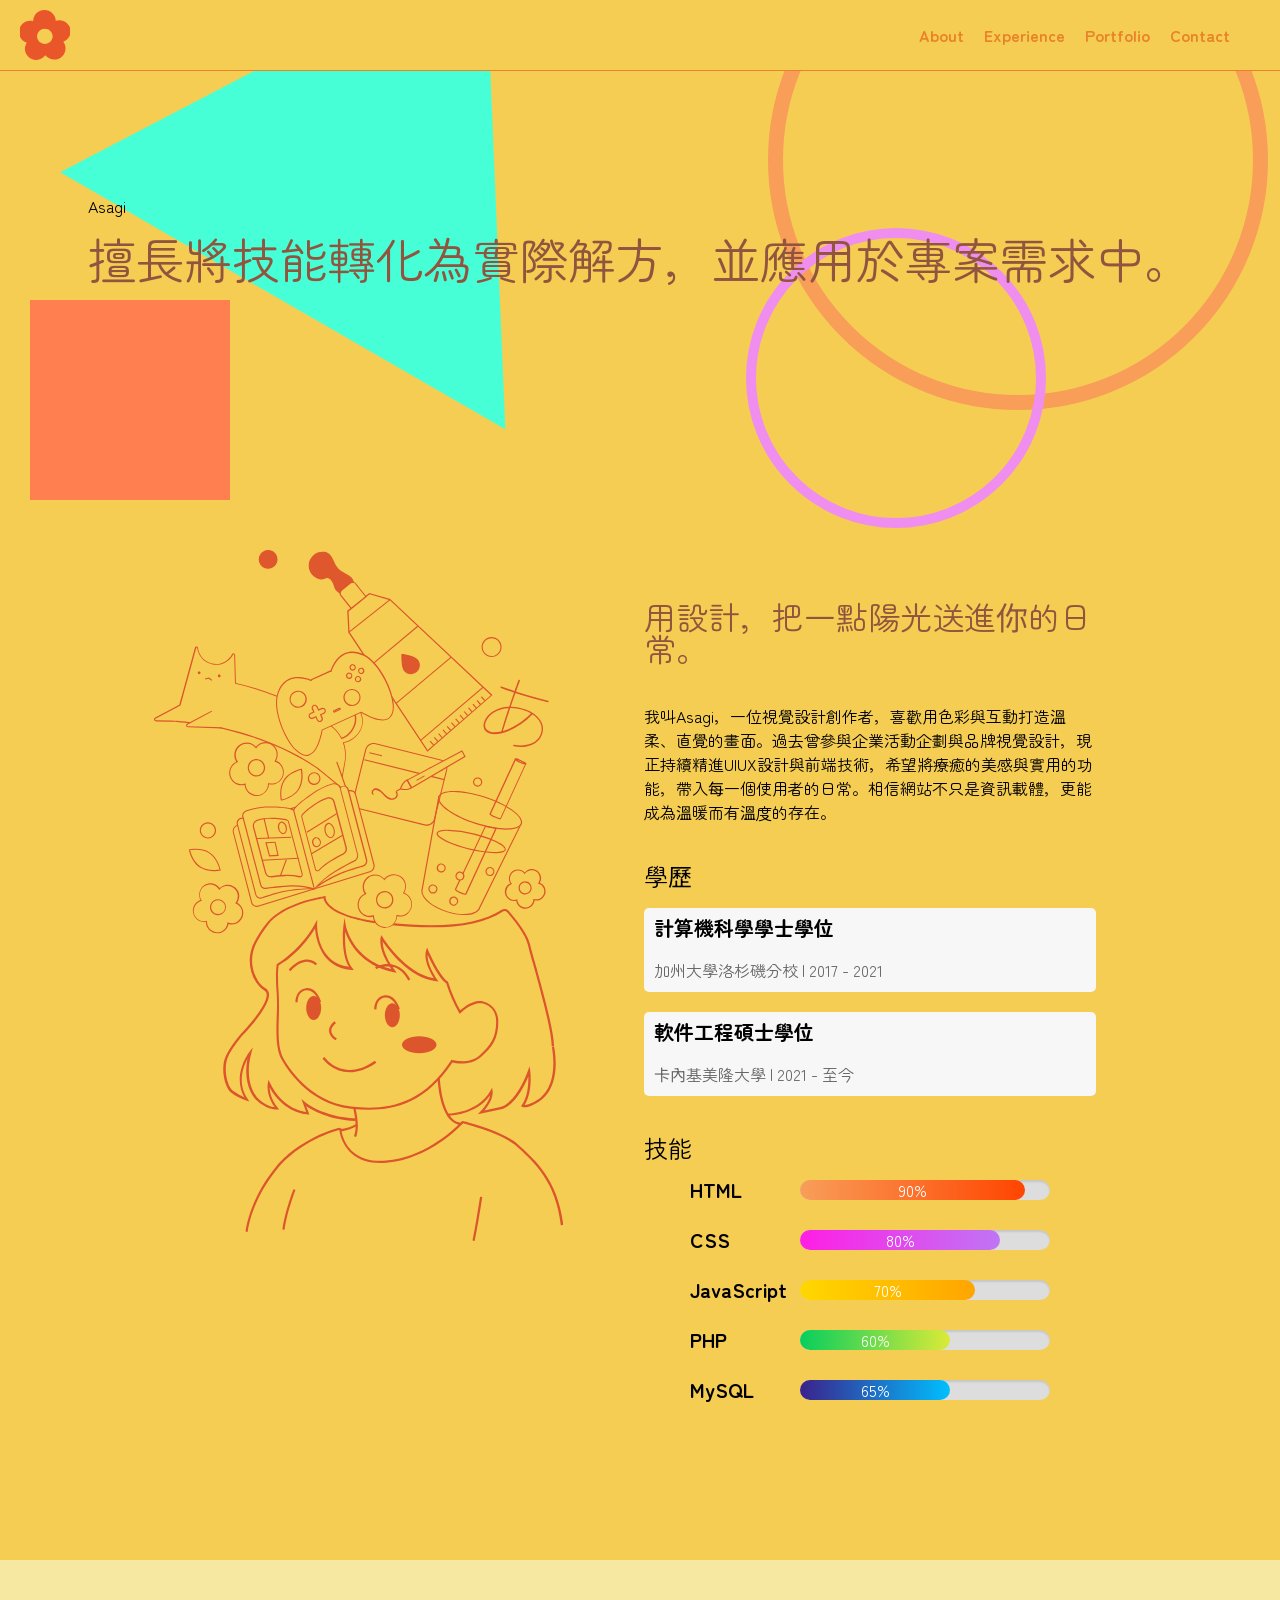
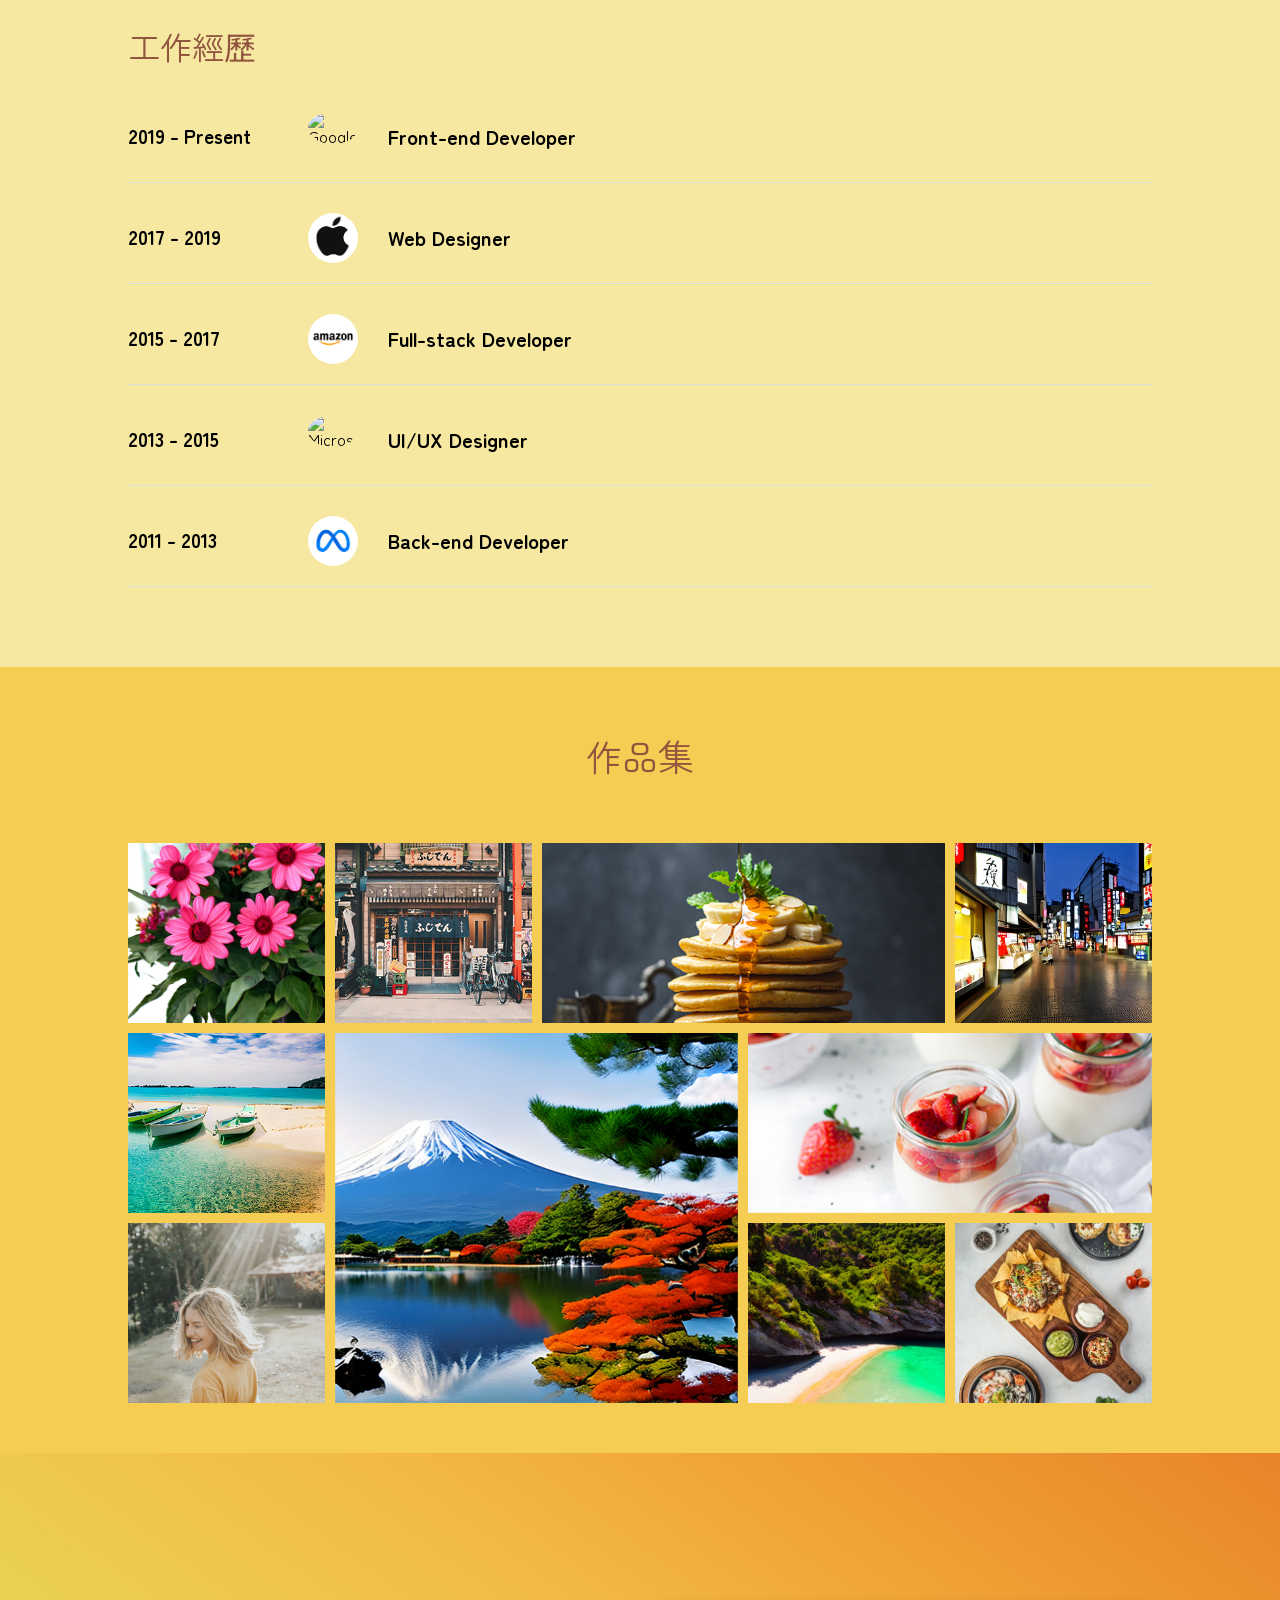
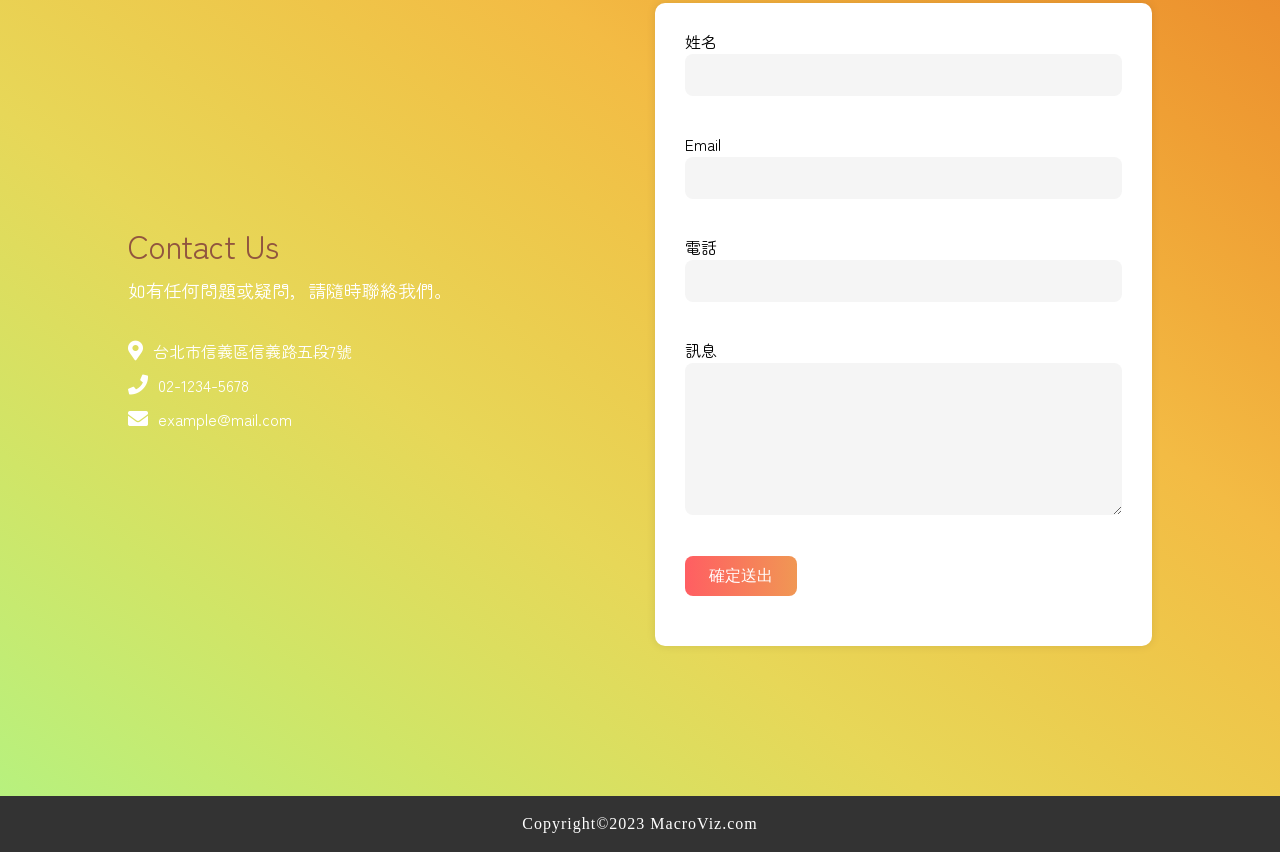
==== commit 3c219bb8: "變更banner圖片與文字內容與標題字顏色" ====
--- a/my_resume.html
+++ b/my_resume.html
@@ -40,12 +40,12 @@
     <section id="About">
         <div class="container">
             <div class="main-pic">
-                <img src="imgs/designer.jpg" alt="My Photo">
+                <img src="imgs/banner.svg" alt="My Photo">
             </div>
             <div class="description">
-                <h2>追求美感與效能的全端工程師</h2>
+                <h2>用設計，把一點陽光送進你的日常。</h2>
                 <div class="profile">
-                    <p>我叫Mandy Smith，我是一位全端工程師，擁有超過七年的撰寫網頁應用程式的經驗。我的程式熱情起源於大學時期，自那以後，我一直使用不同的程式語言和框架來撰寫強大、可擴展和易用的應用程式。我相信程式是一門藝術，我始終努力創建易於維護和理解的乾淨、優雅的程式碼。
+                    <p>我叫Asagi，一位視覺設計創作者，喜歡用色彩與互動打造溫柔、直覺的畫面。過去曾參與企業活動企劃與品牌視覺設計，現正持續精進UIUX設計與前端技術，希望將療癒的美感與實用的功能，帶入每一個使用者的日常。相信網站不只是資訊載體，更能成為溫暖而有溫度的存在。
                     </p>
                 </div>
                 <div id="tab2" class="education">
--- a/css/styles.css
+++ b/css/styles.css
@@ -21,7 +21,7 @@
     justify-content: space-between;
     align-items: center;
     border-bottom: 1px solid #E9832A;
-    background: #F5CD52;;
+    background: #F5CD52;
     z-index: 10;
 }
 
@@ -261,7 +261,7 @@
 }
 
 
-/* About 區塊樣式*/
+/*================================================ About 區塊樣式 ================================================*/
 
 #About .container {
     display: flex;
@@ -277,7 +277,6 @@
 
 .main-pic img {
     max-width: 100%;
-    box-shadow: -15px 15px 0px rgb(226, 162, 238);
 }
 
 .description {
@@ -288,7 +287,7 @@
 h2 {
     padding: 20px 0;
     font-size: 2rem;
-    text-shadow: 3px 3px 3px #ababab;
+    color: #91553f;
 }
 
 .description h3 {
@@ -517,7 +516,7 @@
 
 #Work-experience {
     margin-top: 50px;
-    background-color: #f5f5f5;
+    background-color: #f6e8a0;
 }
 
 .work-experience-list {
@@ -645,8 +644,7 @@
 
 #Contact {
     padding: 100px 0;
-    background-image: linear-gradient(to right top, #913dbe, #af55c3, #c86eca, #df88d2, #f2a3dc);
-}
+    background-image: linear-gradient(to left bottom, #e9832a, #ec912e, #ef9f34, #f1ad3b, #f3bb44, #efc549, #ebce50, #e7d758, #dcde5f, #d0e567, #c4eb72, #b7f17e);}
 
 #Contact p {
     font-size: 18px;
@@ -797,7 +795,7 @@
 }
 
 
-/* 手機 */
+/*================================================ 手機 ================================================*/
 
 @media screen and (max-width: 767px) {
     .circle1 {
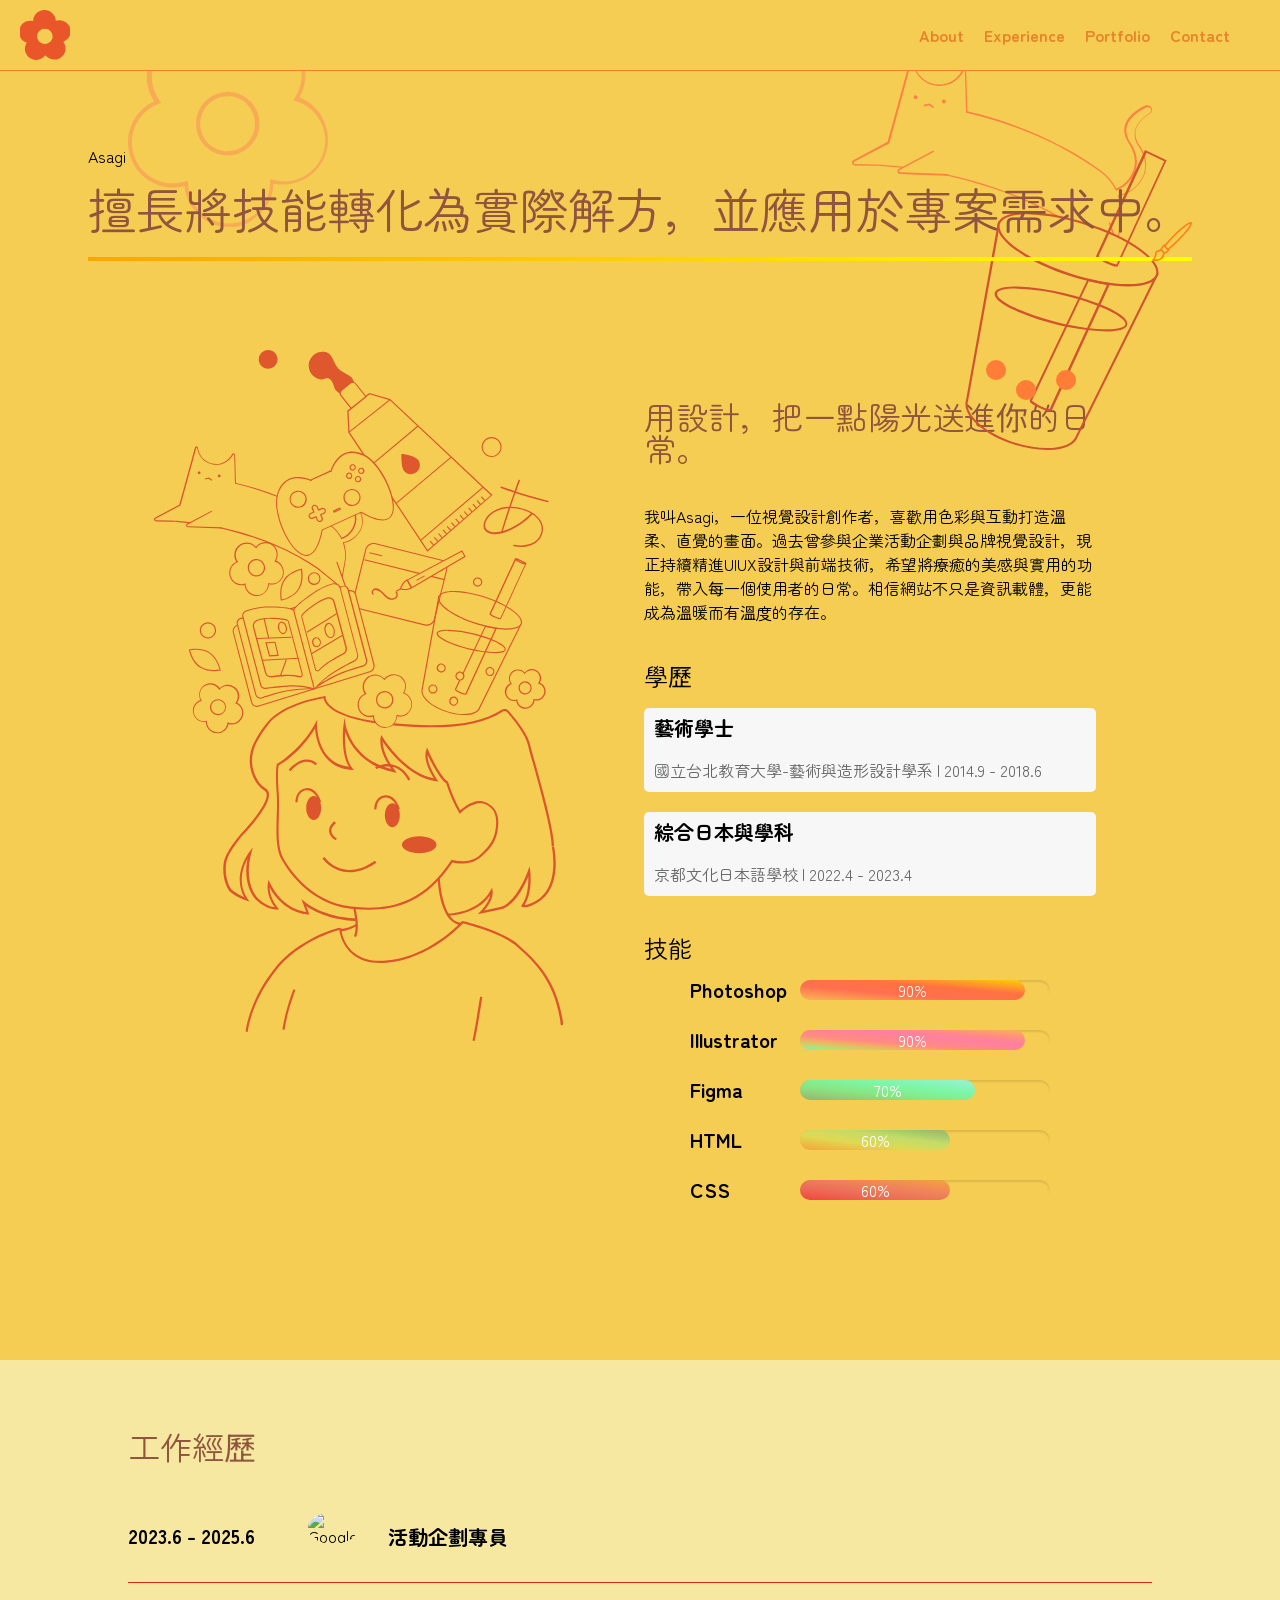
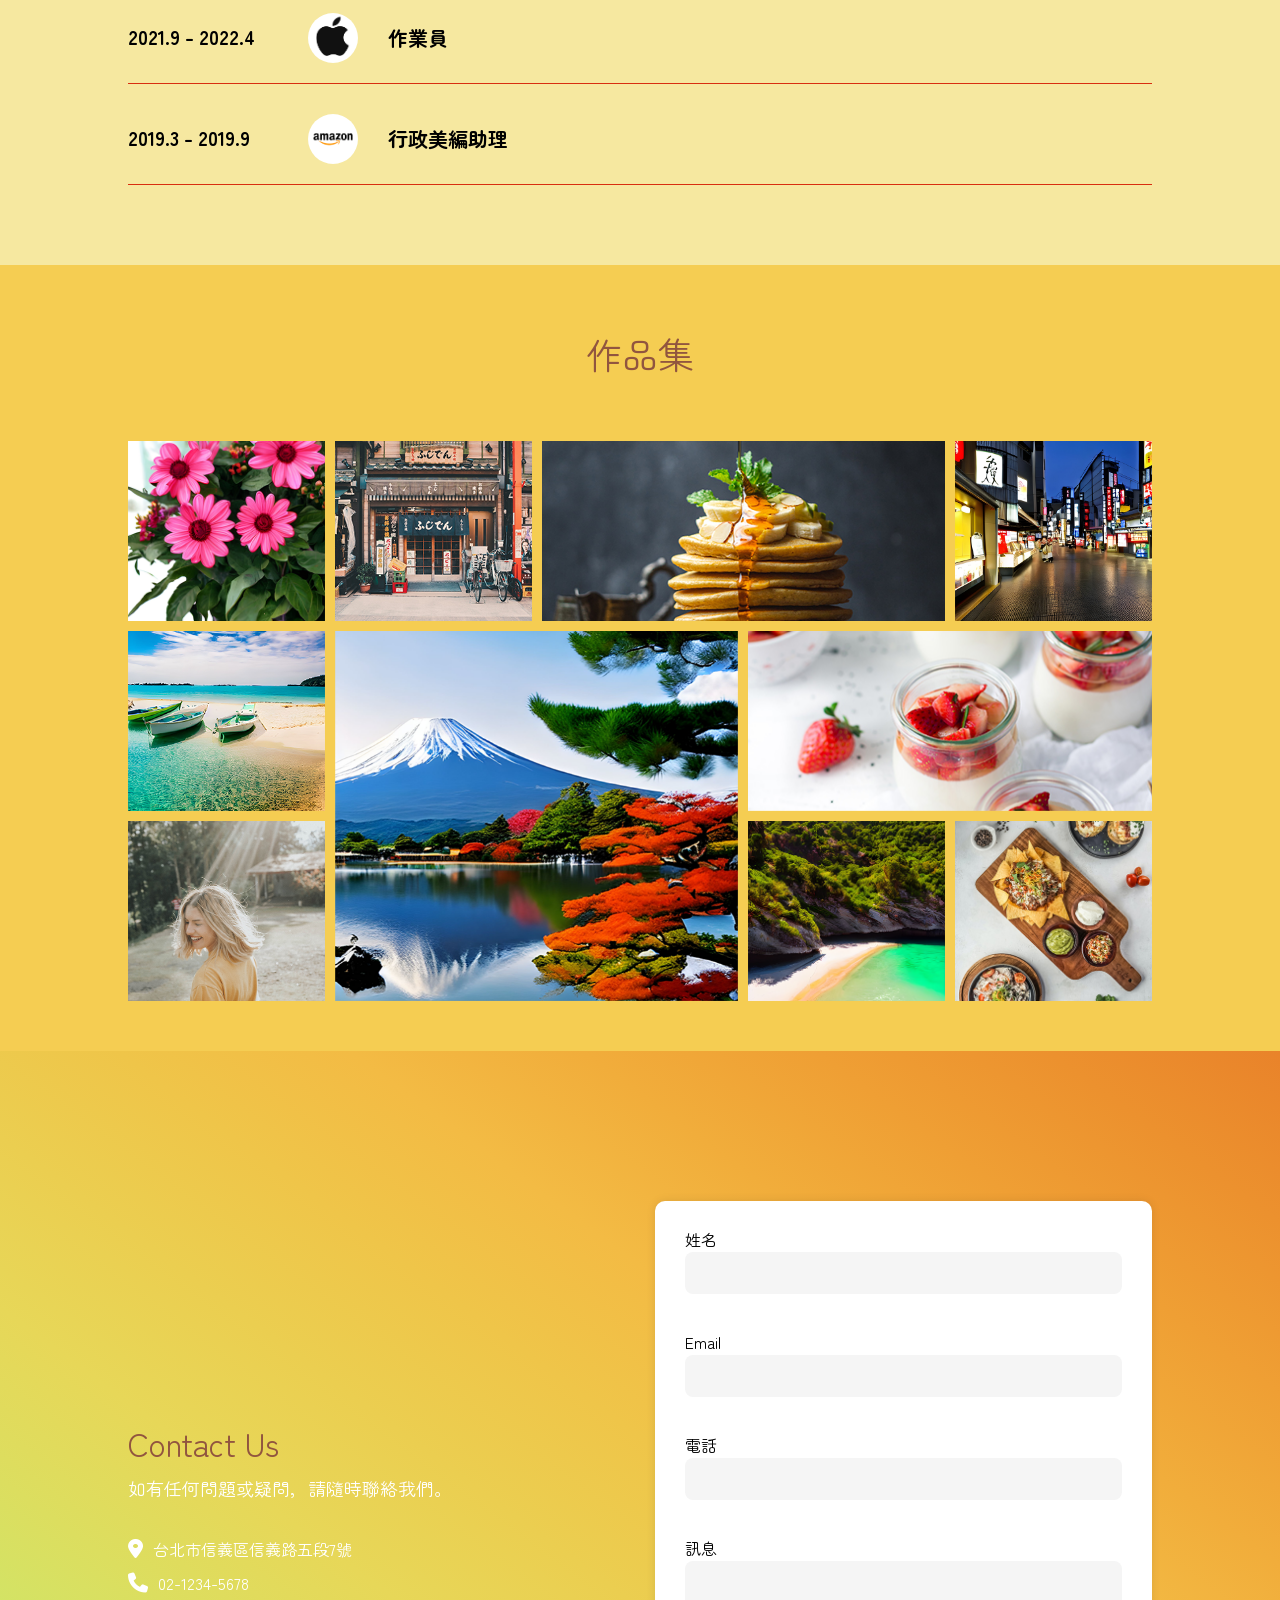
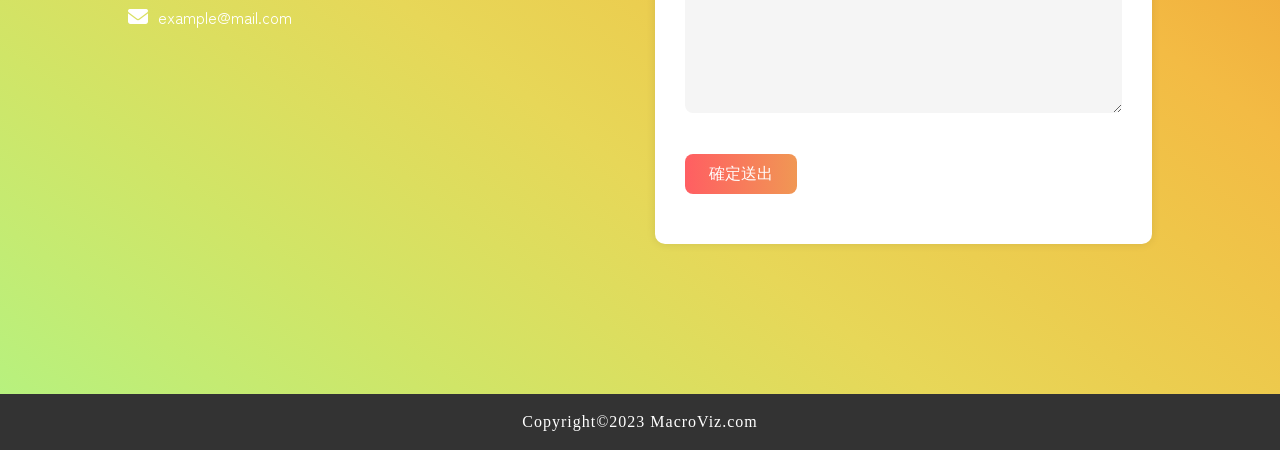
==== commit 3ce6a2ab: "修改完動畫與經歷" ====
--- a/my_resume.html
+++ b/my_resume.html
@@ -7,16 +7,17 @@
     <meta name="viewport" content="width=device-width, initial-scale=1.0">
     <title>My Resume</title>
     <link rel="stylesheet" href="css/reset.css">
-    <link rel="stylesheet" href="https://cdnjs.cloudflare.com/ajax/libs/font-awesome/5.8.0/css/all.min.css">
+    <link rel="stylesheet" href="https://cdnjs.cloudflare.com/ajax/libs/font-awesome/6.5.0/css/all.min.css">
+
     <link rel="stylesheet" href="css/styles.css">
 </head>
 
 <body>
     <header class="header">
         <div class="logo"><a href="index.html">
-  <img src="imgs/state=Default.svg" class="img img-a">
-  <img src="imgs/state=Hover.svg" class="img img-b">
-</a></div>
+                <img src="imgs/state=Default.svg" class="img img-a">
+                <img src="imgs/state=Hover.svg" class="img img-b">
+            </a></div>
         <div class="menu-icon"><i class="fas fa-bars"></i>&nbsp;Menu</div>
         <nav class="navbar">
             <ul>
@@ -31,11 +32,26 @@
         <div class="slogan">
             <h5>Asagi</h5>
             <h2>擅長將技能轉化為實際解方，並應用於專案需求中。</h2>
-        </div>
-        <div class="circle1"></div>
-        <div class="circle2"></div>
-        <div class="shape"></div>
-        <div class="triangle"></div>
+            <div class="drawing-area">
+                <div class="line"></div>
+                <img src="imgs/paintbrush.svg" class="pen" />
+            </div>
+        </div>
+        <div class="img-c"><img src="imgs/flower.svg" class="c"></div>
+        <div class="flower-container">
+            <img src="imgs/flower.svg" class="flower flower1" />
+            <img src="imgs/flower.svg" class="flower flower2" />
+            <img src="imgs/flower.svg" class="flower flower3" />
+            <img src="imgs/flower.svg" class="flower flower4" />
+            <img src="imgs/flower.svg" class="flower flower5" />
+        </div>
+        <div class="img-e"><img src="imgs/cat.svg" class="e"></div>
+        <div class="bubble-tea">
+            <img src="imgs/tea.svg" alt="tea" />
+            <div class="pearl pearl1"></div>
+            <div class="pearl pearl2"></div>
+            <div class="pearl pearl3"></div>
+        </div>
     </section>
     <section id="About">
         <div class="container">
@@ -52,12 +68,12 @@
                     <h3>學歷</h3>
                     <ul class="education-list">
                         <li>
-                            <h4>計算機科學學士學位</h4>
-                            <p class="education-meta">加州大學洛杉磯分校 | 2017 - 2021</p>
-                        </li>
-                        <li>
-                            <h4>軟件工程碩士學位</h4>
-                            <p class="education-meta">卡內基美隆大學 | 2021 - 至今</p>
+                            <h4>藝術學士</h4>
+                            <p class="education-meta">國立台北教育大學-藝術與造形設計學系 | 2014.9 - 2018.6</p>
+                        </li>
+                        <li>
+                            <h4>綜合日本與學科</h4>
+                            <p class="education-meta">京都文化日本語學校 | 2022.4 - 2023.4</p>
                         </li>
                     </ul>
                 </div>
@@ -65,33 +81,33 @@
                     <h3>技能</h3>
                     <ul class="skills-list">
                         <li>
+                            <span class="skill-name">Photoshop</span>
+                            <span class="skill-bar">
+                                <span class="skill-level skill-html">90%</span>
+                            </span>
+                        </li>
+                        <li>
+                            <span class="skill-name">Illustrator</span>
+                            <span class="skill-bar">
+                                <span class="skill-level skill-css">90%</span>
+                            </span>
+                        </li>
+                        <li>
+                            <span class="skill-name">Figma</span>
+                            <span class="skill-bar">
+                                <span class="skill-level skill-js">70%</span>
+                            </span>
+                        </li>
+                        <li>
                             <span class="skill-name">HTML</span>
                             <span class="skill-bar">
-                                <span class="skill-level skill-html">90%</span>
+                                <span class="skill-level skill-php">60%</span>
                             </span>
                         </li>
                         <li>
                             <span class="skill-name">CSS</span>
                             <span class="skill-bar">
-                                <span class="skill-level skill-css">80%</span>
-                            </span>
-                        </li>
-                        <li>
-                            <span class="skill-name">JavaScript</span>
-                            <span class="skill-bar">
-                                <span class="skill-level skill-js">70%</span>
-                            </span>
-                        </li>
-                        <li>
-                            <span class="skill-name">PHP</span>
-                            <span class="skill-bar">
-                                <span class="skill-level skill-php">60%</span>
-                            </span>
-                        </li>
-                        <li>
-                            <span class="skill-name">MySQL</span>
-                            <span class="skill-bar">
-                                <span class="skill-level skill-mysql">65%</span>
+                                <span class="skill-level skill-mysql">60%</span>
                             </span>
                         </li>
                     </ul>
@@ -105,29 +121,19 @@
             <h2>工作經歷</h2>
             <ul class="work-experience-list">
                 <li>
-                    <div class="work-period">2019 - Present</div>
+                    <div class="work-period">2023.6 - 2025.6</div>
                     <div class="company-logo"><img src="imgs/google.png" alt="Google"></div>
-                    <div class="job-title">Front-end Developer</div>
+                    <div class="job-title">活動企劃專員</div>
                 </li>
                 <li>
-                    <div class="work-period">2017 - 2019</div>
+                    <div class="work-period">2021.9 - 2022.4</div>
                     <div class="company-logo"><img src="imgs/apple.png" alt="Apple"></div>
-                    <div class="job-title">Web Designer</div>
+                    <div class="job-title">作業員</div>
                 </li>
                 <li>
-                    <div class="work-period">2015 - 2017</div>
+                    <div class="work-period">2019.3 - 2019.9</div>
                     <div class="company-logo"><img src="imgs/amazon.png" alt="Amazon"></div>
-                    <div class="job-title">Full-stack Developer</div>
-                </li>
-                <li>
-                    <div class="work-period">2013 - 2015</div>
-                    <div class="company-logo"><img src="imgs/microsoft.png" alt="Microsoft"></div>
-                    <div class="job-title">UI/UX Designer</div>
-                </li>
-                <li>
-                    <div class="work-period">2011 - 2013</div>
-                    <div class="company-logo"><img src="imgs/meta.png" alt="Facebook"></div>
-                    <div class="job-title">Back-end Developer</div>
+                    <div class="job-title">行政美編助理</div>
                 </li>
             </ul>
         </div>
@@ -238,7 +244,8 @@
     <footer>
         <p>Copyright&copy;2023 MacroViz.com</p>
     </footer>
-    <script src="https://code.jquery.com/jquery-3.6.3.min.js" integrity="sha256-pvPw+upLPUjgMXY0G+8O0xUf+/Im1MZjXxxgOcBQBXU=" crossorigin="anonymous"></script>
+    <script src="https://code.jquery.com/jquery-3.6.3.min.js"
+        integrity="sha256-pvPw+upLPUjgMXY0G+8O0xUf+/Im1MZjXxxgOcBQBXU=" crossorigin="anonymous"></script>
     <script src="js/main.js"></script>
 </body>
 
--- a/css/styles.css
+++ b/css/styles.css
@@ -12,6 +12,7 @@
 img {
     vertical-align: bottom;
 }
+
 /* ================================================ header ============================================= */
 .header {
     position: fixed;
@@ -28,12 +29,12 @@
 .logo {
     padding: 10px;
     position: relative;
-      width: 50px;
+    width: 50px;
     height: 50px;
 }
 
 .logo img {
-    position: absolute;  
+    position: absolute;
     top: 0;
     left: 0;
     width: 50px;
@@ -44,7 +45,7 @@
 
 .img-b {
     opacity: 0;
-    pointer-events: none; 
+    pointer-events: none;
 }
 
 .logo:hover .img-b {
@@ -55,7 +56,7 @@
     opacity: 0;
 }
 
-.logo > a {
+.logo>a {
     display: block;
     width: 100%;
     height: 100%;
@@ -84,10 +85,11 @@
     font-size: 16px;
     font-weight: bold;
     color: #E9832A;
-        transition: color 0.6s ease-in-out;
-}
-.navbar>ul>li>a:hover{
-    color:#e92a2a ;
+    transition: color 0.6s ease-in-out;
+}
+
+.navbar>ul>li>a:hover {
+    color: #e92a2a;
 }
 
 .menu-icon {
@@ -105,17 +107,22 @@
 /* Banner Animation */
 
 #Banner {
+    padding-top: 100px;
     width: 100%;
-    height: 500px;
+    height: 300px;
     display: flex;
     justify-content: center;
     align-items: center;
     overflow: hidden;
+    position: relative;
+    overflow: visible;
 }
 
 .slogan {
-    position: absolute;
+    position: relative;
     z-index: 3;
+    /* text-align: center; */
+
 }
 
 .slogan h2 {
@@ -123,103 +130,255 @@
     text-shadow: none;
 }
 
-.circle1 {
-    position: absolute;
-    width: 500px;
-    height: 500px;
-    top: -10%;
-    left: 60%;
-    border-radius: 50%;
-    border: 15px solid #f89e59;
-    z-index: -1;
-    animation: move 10s ease-in infinite;
-}
-
-.circle2 {
-    position: absolute;
-    margin-left: 40%;
-    margin-top: 20%;
-    width: 300px;
-    height: 300px;
-    border-radius: 50%;
-    border: 10px solid #f08ef0;
-    animation: move2 10s ease-in infinite;
-}
-
-.shape {
+.img-c {
     position: absolute;
     width: 200px;
     height: 200px;
-    top: 300px;
-    left: 30px;
+    top: 10%;
+    left: 10%;
+    z-index: -1;
+    opacity: 0.3;
+    -webkit-animation: rotate-move 6s ease-in-out infinite;
+    animation: rotate-move 6s ease-in-out infinite;
+}
+
+.flower-container {
+    position: absolute;
+    width: 100%;
+    height: 100vh;
+    overflow: hidden;
+}
+
+.flower {
+    position: absolute;
+    top: -50px;
+    width: 50px;
+    animation: fall 6s linear infinite, sway 2s ease-in-out infinite alternate;
+    opacity: 0.9;
+}
+
+.flower1 {
+    left: 10%;
+    animation-delay: 0s;
+}
+
+.flower2 {
+    left: 30%;
+    animation-delay: 1s;
+}
+
+.flower3 {
+    left: 50%;
+    animation-delay: 2s;
+}
+
+.flower4 {
+    left: 70%;
+    animation-delay: 3s;
+}
+
+.flower5 {
+    left: 90%;
+    animation-delay: 4s;
+}
+
+@keyframes fall {
+    0% {
+        top: -50px;
+        opacity: 0.8;
+    }
+
+    100% {
+        top: 100vh;
+        opacity: 0.2;
+    }
+}
+
+@keyframes sway {
+    0% {
+        transform: translateX(0);
+    }
+
+    100% {
+        transform: translateX(20px);
+    }
+}
+
+.drawing-area {
+    position: absolute;
+    bottom: -10px;
+    left: 50%;
+    transform: translateX(-50%);
+    width: 100%;
+    padding-left: 10%;
+    padding-right: 10%;
+    height: 50px;
+    overflow: visible;
+}
+
+.line {
+    position: absolute;
+    top: 90%;
+    left: 0;
+    height: 4px;
+    background-color: orange;
+    width: 0;
+    background: linear-gradient(90deg, orange, yellow, pink, orange);
+    background-size: 300% 100%;
+    animation: drawLine 3.5s linear forwards, gradientShift 5s linear infinite;
+    ;
+}
+
+.pen {
+    position: absolute;
+    top: 20%;
+    left: 0;
+    width: 40px;
+    animation: movePen 3s linear forwards;
+}
+
+@keyframes drawLine {
+    0% {
+        width: 0;
+        opacity: 1;
+    }
+
+    100% {
+        width: 100%;
+        opacity: 1;
+    }
+
+}
+
+@keyframes gradientShift {
+    0% {
+        background-position: 0% 50%;
+    }
+
+    100% {
+        background-position: 100% 50%;
+    }
+}
+
+@keyframes movePen {
+    0% {
+        left: 0;
+        opacity: 1;
+    }
+
+    100% {
+        left: calc(100% - 40px);
+        opacity: 1;
+    }
+
+}
+
+
+.img-e {
+    position: absolute;
+    width: 300px;
+    height: 300px;
+    top: 20%;
+    right: 10%;
     float: left;
-    background-color: coral;
-    animation: squareToCircle 5s 1s infinite alternate;
-    /* animation: spin 10s ease-in infinite; */
-}
-
-.triangle {
+    z-index: -1;
+    opacity: 0.7;
+    animation: jump 6s ease-in-out infinite;
+}
+
+.bubble-tea {
     position: absolute;
-    width: 0;
-    height: 0;
-    top: -25%;
-    left: -20%;
-    border-left: 257px solid transparent;
-    border-right: 257px solid transparent;
-    border-bottom: 405px solid rgb(71, 255, 215);
-    position: relative;
-    transform: rotate(30deg);
-    animation: spin 10s ease infinite;
-}
-
-
-/* .triangle:after {
-    content: '';
+    width: 300px;
+    height: 300px;
+    right: 5%;
+    top: 50%;
+    animation: swing 3s ease-in-out infinite;
+    transform-origin: center bottom;
+}
+
+@keyframes swing {
+
+    0%,
+    100% {
+        transform: rotate(-5deg);
+    }
+
+    50% {
+        transform: rotate(5deg);
+    }
+}
+
+.bubble-tea img {
+    width: 100%;
+    height: 100%;
+    display: block;
+}
+
+.pearl {
     position: absolute;
-    top: 15px;
-    left: -240px;
-    width: 0;
-    height: 0;
-    border-left: 240px solid transparent;
-    border-right: 240px solid transparent;
-    border-bottom: 380px solid white;
-} */
-
-@keyframes move {
+    width: 20px;
+    height: 20px;
+    background-color: #ff7d36;
+    border-radius: 50%;
+    animation: bobbing 2s ease-in-out infinite;
+}
+
+.pearl1 {
+    left: 100px;
+    bottom: 50px;
+    animation-delay: 0s;
+}
+
+.pearl2 {
+    left: 70px;
+    bottom: 70px;
+    animation-delay: 0.3s;
+}
+
+.pearl3 {
+    left: 140px;
+    bottom: 60px;
+    animation-delay: 0.6s;
+}
+
+@keyframes bobbing {
+
+    0%,
+    100% {
+        transform: translateY(0);
+    }
+
+    50% {
+        transform: translateY(-10px);
+    }
+}
+
+
+@-webkit-keyframes rotate-move {
     0% {
-        left: 70%;
-        top: -10%;
-    }
+        transform: translate(0, 0) rotate(0deg);
+    }
+
     50% {
-        left: 60%;
-        top: 0%;
-    }
-    70% {
-        left: 60%;
-        top: -5%;
-    }
-    100% {
-        left: 70%;
-        top: -10%;
-    }
-}
-
-@keyframes move2 {
+        transform: translate(-200px, 200px) rotate(180deg);
+    }
+
+    100% {
+        transform: translate(0, 0) rotate(360deg);
+    }
+}
+
+@keyframes rotate-move {
     0% {
-        margin-top: 20%;
-        margin-left: 40%
-    }
+        transform: translate(0, 0) rotate(0deg);
+    }
+
     50% {
-        margin-top: 10%;
-        margin-left: 40%
-    }
-    70% {
-        margin-top: 15%;
-        margin-left: 40%
-    }
-    100% {
-        margin-top: 20%;
-        margin-left: 40%;
+        transform: translate(-200px, 200px) rotate(180deg);
+    }
+
+    100% {
+        transform: translate(0, 0) rotate(360deg);
     }
 }
 
@@ -227,36 +386,29 @@
     0% {
         transform: rotate(0);
     }
+
     100% {
         transform: rotate(170deg);
     }
 }
 
-@keyframes squareToCircle {
+@keyframes jump {
     0% {
-        border-radius: 0 0 0 0;
-        background: coral;
+        right: -200px;
+        bottom: 0;
+        transform: rotate(-10deg);
+    }
+
+    50% {
+        right: 100px;
+        bottom: 100px;
+        transform: rotate(10deg);
+    }
+
+    100% {
+        right: 200px;
+        bottom: 50px;
         transform: rotate(0deg);
-    }
-    25% {
-        border-radius: 50% 0 0 0;
-        background: darksalmon;
-        transform: rotate(45deg);
-    }
-    50% {
-        border-radius: 50% 50% 0 0;
-        background: indianred;
-        transform: rotate(90deg);
-    }
-    75% {
-        border-radius: 50% 50% 50% 0;
-        background: lightcoral;
-        transform: rotate(135deg);
-    }
-    100% {
-        border-radius: 50% 50% 50% 50%;
-        background: darksalmon;
-        transform: rotate(180deg);
     }
 }
 
@@ -288,6 +440,40 @@
     padding: 20px 0;
     font-size: 2rem;
     color: #91553f;
+
+}
+
+.slogan h2 {
+    -webkit-animation: text-focus-in 1s cubic-bezier(0.550, 0.085, 0.680, 0.530) both;
+    animation: text-focus-in 1s cubic-bezier(0.550, 0.085, 0.680, 0.530) both;
+}
+
+@-webkit-keyframes text-focus-in {
+    0% {
+        -webkit-filter: blur(12px);
+        filter: blur(12px);
+        opacity: 0;
+    }
+
+    100% {
+        -webkit-filter: blur(0px);
+        filter: blur(0px);
+        opacity: 1;
+    }
+}
+
+@keyframes text-focus-in {
+    0% {
+        -webkit-filter: blur(12px);
+        filter: blur(12px);
+        opacity: 0;
+    }
+
+    100% {
+        -webkit-filter: blur(0px);
+        filter: blur(0px);
+        opacity: 1;
+    }
 }
 
 .description h3 {
@@ -376,7 +562,6 @@
 }
 
 
-/* 先設定list、li與skill name樣式 */
 
 .skills-list {
     list-style: none;
@@ -400,10 +585,9 @@
 }
 
 
-/* 設定bar的外層樣式 */
+
 
 .skill-bar {
-    background-color: #ddd;
     height: 20px;
     border-radius: 20px;
     display: inline-block;
@@ -414,7 +598,6 @@
 }
 
 
-/* 設定bar的內層樣式 */
 
 .skill-level {
     background-color: #4CAF50;
@@ -431,35 +614,34 @@
 }
 
 
-/* 設定各項目的顏色與動畫 */
 
 .skill-html {
     animation: progress-html 2s ease-in-out;
-    background: linear-gradient(to right, #f89e59, #FF4500);
+    background: linear-gradient(to left bottom, #ffd200, #ffb910, #ffa123, #ff8933, #ff7241, #ff7146, #ff704b, #ff6f50, #ff814f, #fe9252, #fda357, #fbb25f);
     width: 90%;
 }
 
 .skill-css {
     animation: progress-css 2s ease-in-out;
-    background: linear-gradient(to right, #ff1ee5, #c075f5);
-    width: 80%;
+    background: linear-gradient(to left bottom, #fbb25f, #ffa26a, #ff937a, #ff878d, #ff7fa1, #ff8395, #ff878b, #ff8d81, #f7a965, #d9c862, #a9e482, #5ffbc0);
+    width: 90%;
 }
 
 .skill-js {
     animation: progress-js 2s ease-in-out;
-    background: linear-gradient(to right, #FFD700, #FFA500);
+    background: linear-gradient(to left bottom, #9ef0d1, #93f2c8, #89f4be, #82f5b2, #7df6a4, #81f199, #84eb8f, #88e684, #8ed97e, #92cd79, #94c075, #94b472);
     width: 70%;
 }
 
 .skill-php {
     animation: progress-php 2s ease-in-out;
-    background: linear-gradient(to right, #07ce5d, #dbea38);
+    background: linear-gradient(to left bottom, #94b472, #9ebe70, #a9c86e, #b6d26b, #c3dc68, #ccdb61, #d6da5a, #e0d853, #e6cb4a, #ebbe43, #efb140, #f2a43f);
     width: 60%;
 }
 
 .skill-mysql {
     animation: progress-mysql 2s ease-in-out;
-    background: linear-gradient(to right, #3b228b, #00BFFF);
+    background-image: linear-gradient(to left bottom, #f2a43f, #f39b46, #f3934d, #f28b54, #ef845b, #ee7d5a, #ed7659, #ec6f59, #ee6552, #ef5a4b, #f14e45, #f23f3f);
     width: 60%;
 }
 
@@ -470,6 +652,7 @@
     from {
         width: 0%;
     }
+
     to {
         width: 90%;
     }
@@ -479,6 +662,7 @@
     from {
         width: 0%;
     }
+
     to {
         width: 80%;
     }
@@ -488,6 +672,7 @@
     from {
         width: 0%;
     }
+
     to {
         width: 70%;
     }
@@ -497,6 +682,7 @@
     from {
         width: 0%;
     }
+
     to {
         width: 60%;
     }
@@ -506,6 +692,7 @@
     from {
         width: 0%;
     }
+
     to {
         width: 65%;
     }
@@ -531,7 +718,7 @@
     padding: 0px 0 20px 0;
     align-items: center;
     align-content: baseline;
-    border-bottom: 1px solid #ddd;
+    border-bottom: 1px solid #d82e10;
 }
 
 .work-period {
@@ -644,7 +831,8 @@
 
 #Contact {
     padding: 100px 0;
-    background-image: linear-gradient(to left bottom, #e9832a, #ec912e, #ef9f34, #f1ad3b, #f3bb44, #efc549, #ebce50, #e7d758, #dcde5f, #d0e567, #c4eb72, #b7f17e);}
+    background-image: linear-gradient(to left bottom, #e9832a, #ec912e, #ef9f34, #f1ad3b, #f3bb44, #efc549, #ebce50, #e7d758, #dcde5f, #d0e567, #c4eb72, #b7f17e);
+}
 
 #Contact p {
     font-size: 18px;
@@ -758,9 +946,11 @@
     0% {
         background-position: 0 50%;
     }
+
     50% {
         background-position: 100% 50%;
     }
+
     100% {
         background-position: 0 50%;
     }
@@ -809,7 +999,7 @@
         z-index: -1;
         animation: move 10s ease-in infinite;
     }
-    
+
     .circle2 {
         position: absolute;
         margin-left: 40%;
@@ -817,33 +1007,41 @@
         width: 150px;
         height: 150px;
     }
-    
+
     .shape {
         width: 100px;
         height: 100px;
 
     }
-    .slogan{
+
+    .slogan {
         margin: auto 20px;
     }
-    .slogan h2{
+
+    .slogan h2 {
         font-size: 2rem;
     }
+
     .triangle {
         display: none;
     }
+
     /* ================================================ header ============================================= */
     .header {
-        position: static; 
+        position: static;
         width: 100%;
         flex-wrap: wrap;
         align-items: stretch;
-            flex-direction: column;  
-    align-items: flex-start; 
-    padding: 10px;  
-        
-    }
-    .logo {display: none;}
+        flex-direction: column;
+        align-items: flex-start;
+        padding: 10px;
+
+    }
+
+    .logo {
+        display: none;
+    }
+
     .menu-icon {
         width: 100%;
         display: block;
@@ -854,57 +1052,70 @@
         font-family: 'Zen Maru Gothic';
         justify-content: center;
         align-items: center;
-        align-self: flex-end; 
-    margin-bottom: 10px;  
-    }
+        align-self: flex-end;
+        margin-bottom: 10px;
+    }
+
     .navbar {
         width: 100%;
     }
+
     .navbar>ul {
         flex-direction: column;
     }
+
     .navbar>ul>li {
         display: block;
         padding: 10px;
         text-align: center;
         flex: 1 1 0%;
     }
+
     #About .container {
         flex-wrap: wrap;
         justify-content: space-around;
     }
-    .description{
+
+    .description {
         padding: 30px 0px;
     }
+
     .main-pic {
         width: 100%;
         height: auto;
     }
+
     .description {
         width: 95%;
         margin: auto;
     }
-    .work-experience-list li{
+
+    .work-experience-list li {
         flex-wrap: wrap;
     }
-    .work-period{
+
+    .work-period {
         width: 100%;
         margin-bottom: 10px;
     }
+
     #Portfolio .container {
         display: flex;
         flex-wrap: wrap;
         justify-content: space-between;
     }
-    .skill-name{
+
+    .skill-name {
         width: 120px;
         margin-right: 5px;
     }
+
     .card {
         width: 48%;
         height: 200px;
         max-height: 100%;
     }
+
     .card:nth-child(6) {
         height: auto;
     }
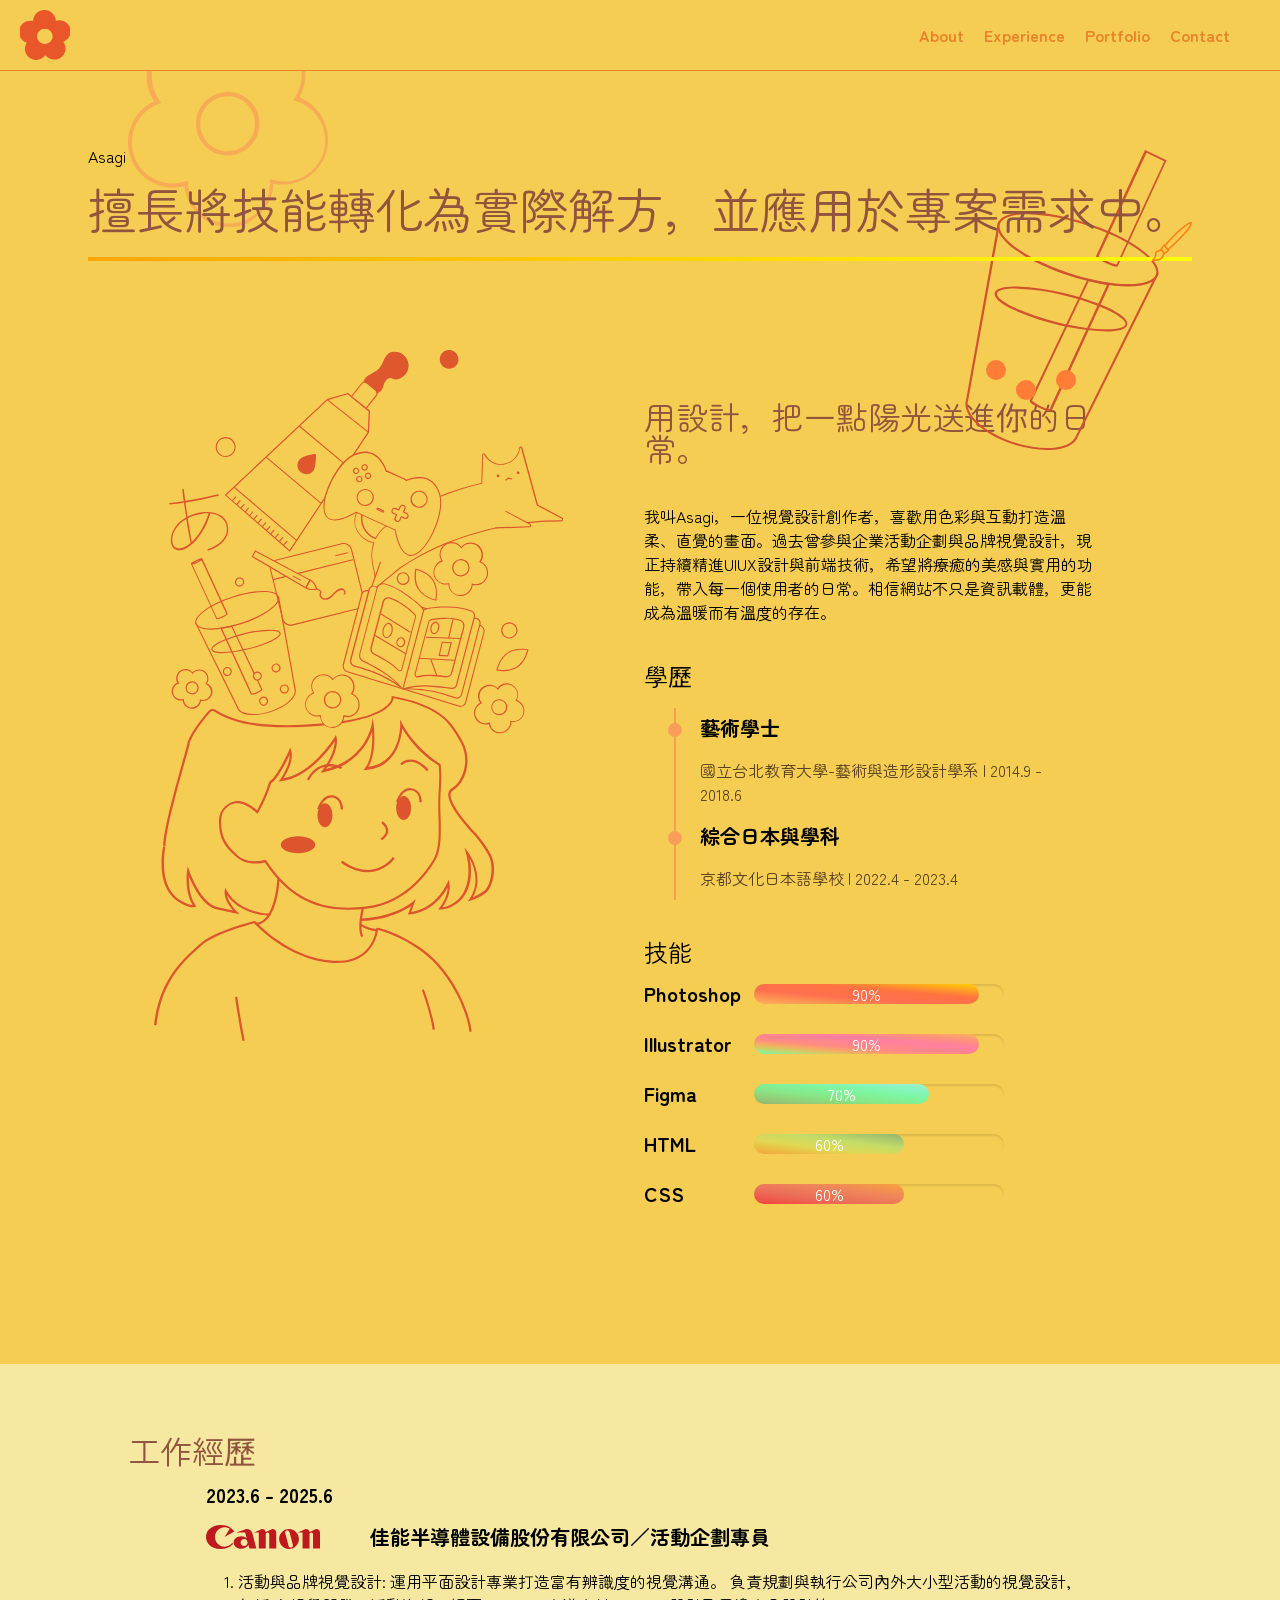
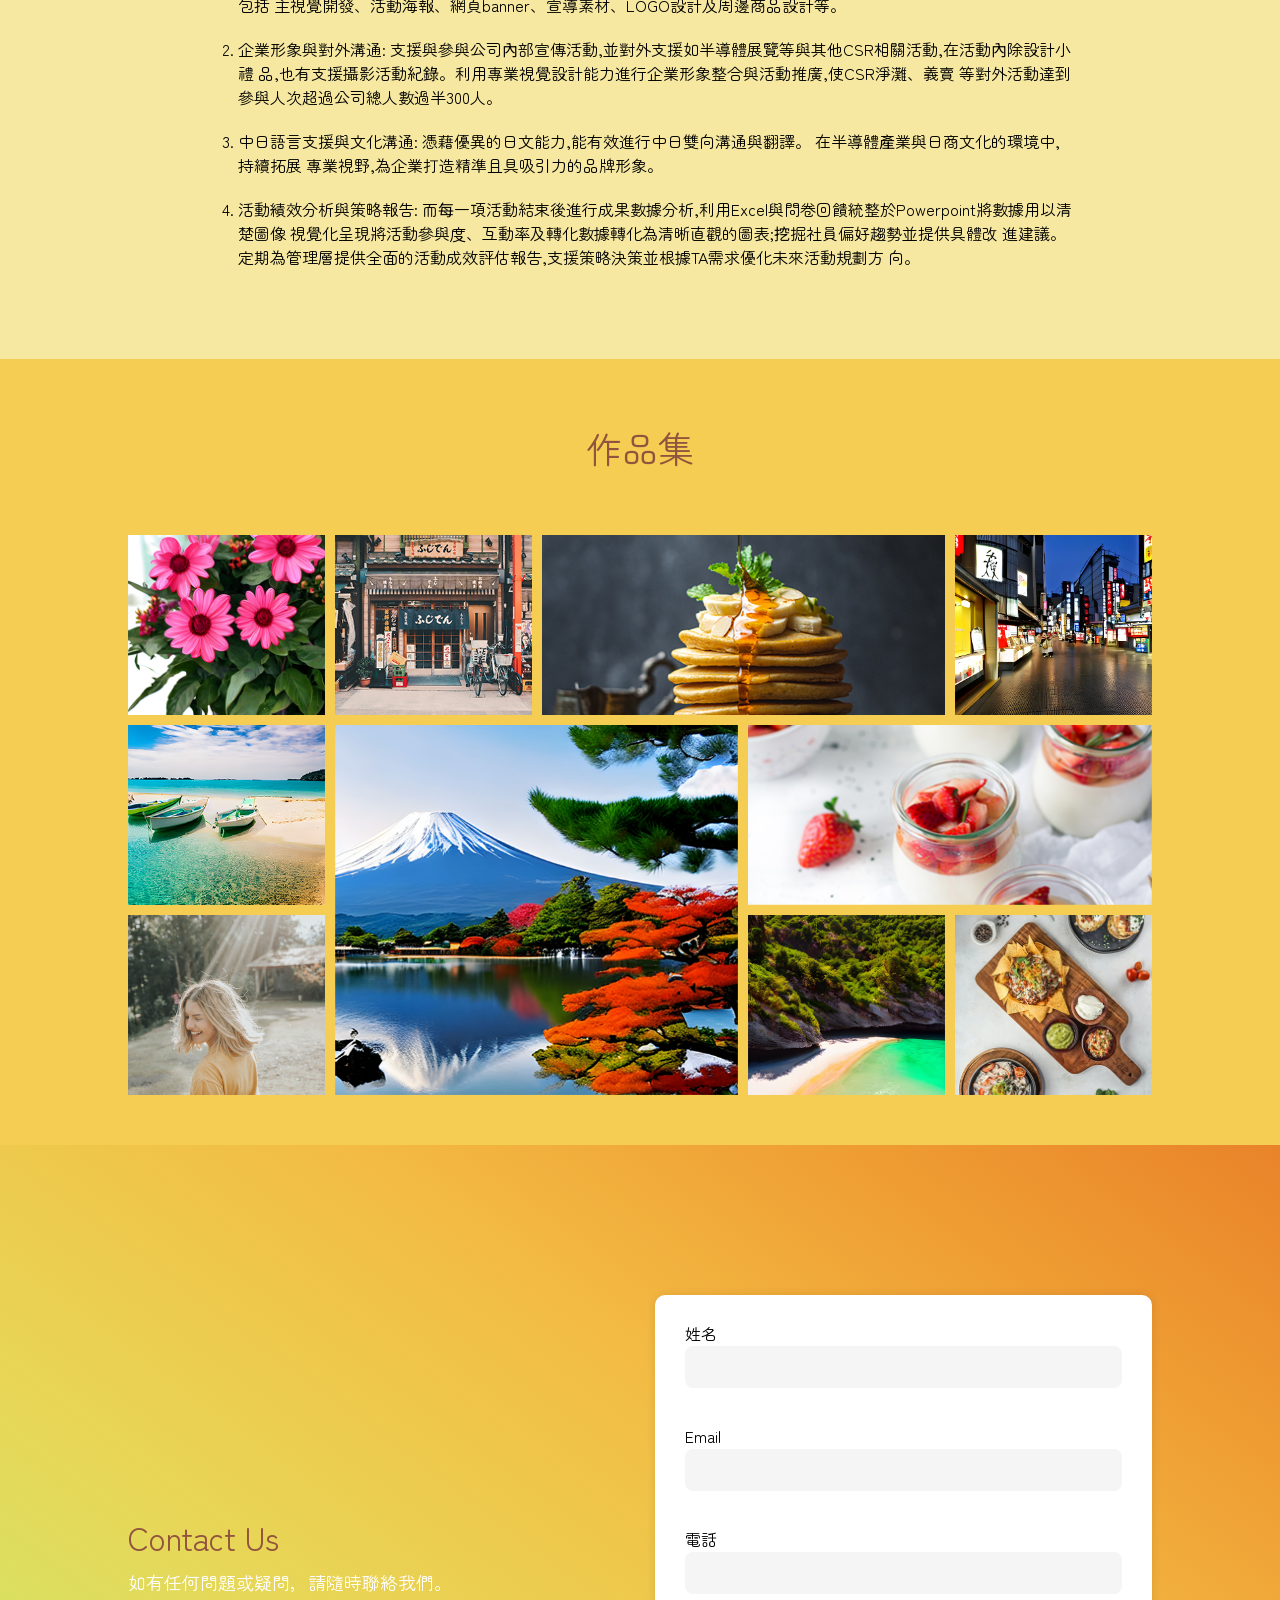
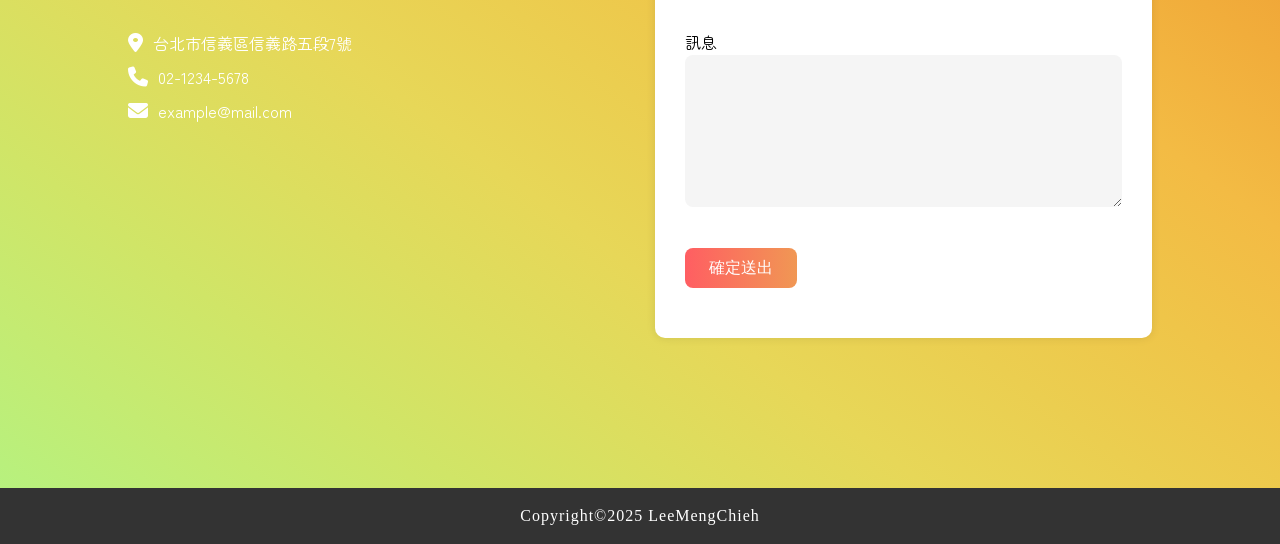
==== commit d770f419: "新增時間軸與更新工作經歷" ====
--- a/my_resume.html
+++ b/my_resume.html
@@ -45,7 +45,7 @@
             <img src="imgs/flower.svg" class="flower flower4" />
             <img src="imgs/flower.svg" class="flower flower5" />
         </div>
-        <div class="img-e"><img src="imgs/cat.svg" class="e"></div>
+        <!-- <div class="img-e"><img src="imgs/cat.svg" class="e"></div> -->
         <div class="bubble-tea">
             <img src="imgs/tea.svg" alt="tea" />
             <div class="pearl pearl1"></div>
@@ -68,12 +68,20 @@
                     <h3>學歷</h3>
                     <ul class="education-list">
                         <li>
-                            <h4>藝術學士</h4>
-                            <p class="education-meta">國立台北教育大學-藝術與造形設計學系 | 2014.9 - 2018.6</p>
-                        </li>
-                        <li>
-                            <h4>綜合日本與學科</h4>
-                            <p class="education-meta">京都文化日本語學校 | 2022.4 - 2023.4</p>
+                            <div class="timeline"></div>
+                            <div class="dot"></div>
+                            <div class="education-desc">
+                                <h4>藝術學士</h4>
+                                <p class="education-meta">國立台北教育大學-藝術與造形設計學系 | 2014.9 - 2018.6</p>
+                            </div>
+                        </li>
+                        <li>
+                            <div class="timeline"></div>
+                            <div class="dot"></div>
+                            <div class="education-desc">
+                                <h4>綜合日本與學科</h4>
+                                <p class="education-meta">京都文化日本語學校 | 2022.4 - 2023.4</p>
+                            </div>
                         </li>
                     </ul>
                 </div>
@@ -122,18 +130,42 @@
             <ul class="work-experience-list">
                 <li>
                     <div class="work-period">2023.6 - 2025.6</div>
-                    <div class="company-logo"><img src="imgs/google.png" alt="Google"></div>
-                    <div class="job-title">活動企劃專員</div>
-                </li>
-                <li>
-                    <div class="work-period">2021.9 - 2022.4</div>
-                    <div class="company-logo"><img src="imgs/apple.png" alt="Apple"></div>
-                    <div class="job-title">作業員</div>
-                </li>
-                <li>
-                    <div class="work-period">2019.3 - 2019.9</div>
-                    <div class="company-logo"><img src="imgs/amazon.png" alt="Amazon"></div>
-                    <div class="job-title">行政美編助理</div>
+
+                    <div class="job-container">
+
+                        <div class="job-title">
+                            <div class="company-logo"><img src="imgs/Canon_wordmark.svg" alt="canon"></div>
+                            <p class="title-1">佳能半導體設備股份有限公司／活動企劃專員</p>
+                        </div>
+                        <div class="job-desc">
+                            <ol>
+                                <li>
+                                    <p>活動與品牌視覺設計:
+                                        運用平面設計專業打造富有辨識度的視覺溝通。 負責規劃與執行公司內外大小型活動的視覺設計,包括
+                                        主視覺開發、活動海報、網頁banner、宣導素材、LOGO設計及周邊商品設計等。</p>
+                                </li>
+                                <li>
+                                    <p>企業形象與對外溝通:
+                                        支援與參與公司內部宣傳活動,並對外支援如半導體展覽等與其他CSR相關活動,在活動內除設計小禮
+                                        品,也有支援攝影活動紀錄。利用專業視覺設計能力進行企業形象整合與活動推廣,使CSR淨灘、義賣
+                                        等對外活動達到參與人次超過公司總人數過半300人。</p>
+                                </li>
+                                <li>
+                                    <p>中日語言支援與文化溝通:
+                                        憑藉優異的日文能力,能有效進行中日雙向溝通與翻譯。 在半導體產業與日商文化的環境中,持續拓展
+                                        專業視野,為企業打造精準且具吸引力的品牌形象。</p>
+                                </li>
+
+                                <li>
+                                    <p>活動績效分析與策略報告:
+                                        而每一項活動結束後進行成果數據分析,利用Excel與問卷回饋統整於Powerpoint將數據用以清楚圖像
+                                        視覺化呈現將活動參與度、互動率及轉化數據轉化為清晰直觀的圖表;挖掘社員偏好趨勢並提供具體改
+                                        進建議。定期為管理層提供全面的活動成效評估報告,支援策略決策並根據TA需求優化未來活動規劃方
+                                        向。</p>
+                                </li>
+                            </ol>
+                        </div>
+                    </div>
                 </li>
             </ul>
         </div>
@@ -242,7 +274,7 @@
         </div>
     </section>
     <footer>
-        <p>Copyright&copy;2023 MacroViz.com</p>
+        <p>Copyright&copy;2025 LeeMengChieh</p>
     </footer>
     <script src="https://code.jquery.com/jquery-3.6.3.min.js"
         integrity="sha256-pvPw+upLPUjgMXY0G+8O0xUf+/Im1MZjXxxgOcBQBXU=" crossorigin="anonymous"></script>
--- a/css/styles.css
+++ b/css/styles.css
@@ -274,7 +274,7 @@
 }
 
 
-.img-e {
+/* .img-e {
     position: absolute;
     width: 300px;
     height: 300px;
@@ -284,7 +284,7 @@
     z-index: -1;
     opacity: 0.7;
     animation: jump 6s ease-in-out infinite;
-}
+} */
 
 .bubble-tea {
     position: absolute;
@@ -522,6 +522,7 @@
 
 .education {
     margin-top: 50px;
+
 }
 
 .education h4 {
@@ -531,28 +532,51 @@
 }
 
 .education-list {
+    position: relative;
     list-style: none;
-    padding: 0;
+    padding-left: 30px;
     margin: 0;
 }
 
 .education-list li {
-    margin-bottom: 20px;
+    position: relative;
     padding: 10px;
-    background-color: #f7f7f7;
-    border-radius: 5px;
+}
+
+.education-desc {
+    margin-left: 16px;
 }
 
 .education-meta {
     font-size: 16px;
-    color: #666;
+    color: #573f21;
     margin-bottom: 10px;
 }
 
 .education p {
     font-size: 16px;
-    color: #666;
+    color: #573f21;
     margin-bottom: 0;
+}
+
+.timeline {
+    position: absolute;
+    left: 0;
+    top: 0;
+    bottom: 0;
+    width: 2px;
+    background-color: #f89e59;
+}
+
+.dot {
+    position: absolute;
+    left: -6px;
+    top: 15px;
+    width: 14px;
+    height: 14px;
+    background-color: #f89e59;
+    border-radius: 50%;
+    z-index: 1;
 }
 
 .profile,
@@ -572,7 +596,6 @@
 .skills-list li {
     height: 50px;
     display: flex;
-    justify-content: center;
     align-content: baseline;
 }
 
@@ -646,7 +669,6 @@
 }
 
 
-/* skill Animation */
 
 @keyframes progress-html {
     from {
@@ -699,7 +721,7 @@
 }
 
 
-/* Experience */
+/*================================================ Experience ================================================*/
 
 #Work-experience {
     margin-top: 50px;
@@ -709,44 +731,66 @@
 .work-experience-list {
     list-style: none;
     margin: 0;
-    padding: 0;
+    padding-left: 30px;
+    position: relative;
 }
 
 .work-experience-list li {
-    display: flex;
-    margin: 30px 0;
-    padding: 0px 0 20px 0;
+    /* display: flex; */
+    padding: 0px 40px 20px 0;
     align-items: center;
-    align-content: baseline;
-    border-bottom: 1px solid #d82e10;
+    position: relative;
+    margin: ;
 }
 
 .work-period {
     width: 150px;
+    margin-left: 48px;
     font-weight: bold;
     font-size: 1.2rem;
     margin-right: 30px;
 }
 
 .company-logo {
-    width: 50px;
-    height: 50px;
+    display: flex;
     margin-right: 30px;
 }
 
 .company-logo img {
     max-width: 100%;
-    border-radius: 100%;
+    height: 24px;
+    display: block;
 }
 
 .job-title {
+    margin-top: 20px;
+    display: flex;
+    gap: 20px;
+    flex-direction: row;
+    align-items: center;
+}
+
+.title-1 {
     font-weight: bold;
     font-size: 20px;
-    margin: 0;
-}
-
-
-/* Portfolio */
+}
+
+.job-desc ol {
+    list-style-type: decimal;
+    padding-left: 2em;
+}
+
+.job-desc {
+    margin-top: 20px;
+    line-height: 24px;
+    font-size: 1rem;
+}
+
+.job-container {
+    margin-left: 5%;
+}
+
+/*================================================ Portfolio ================================================*/
 
 #Portfolio {
     text-align: center;
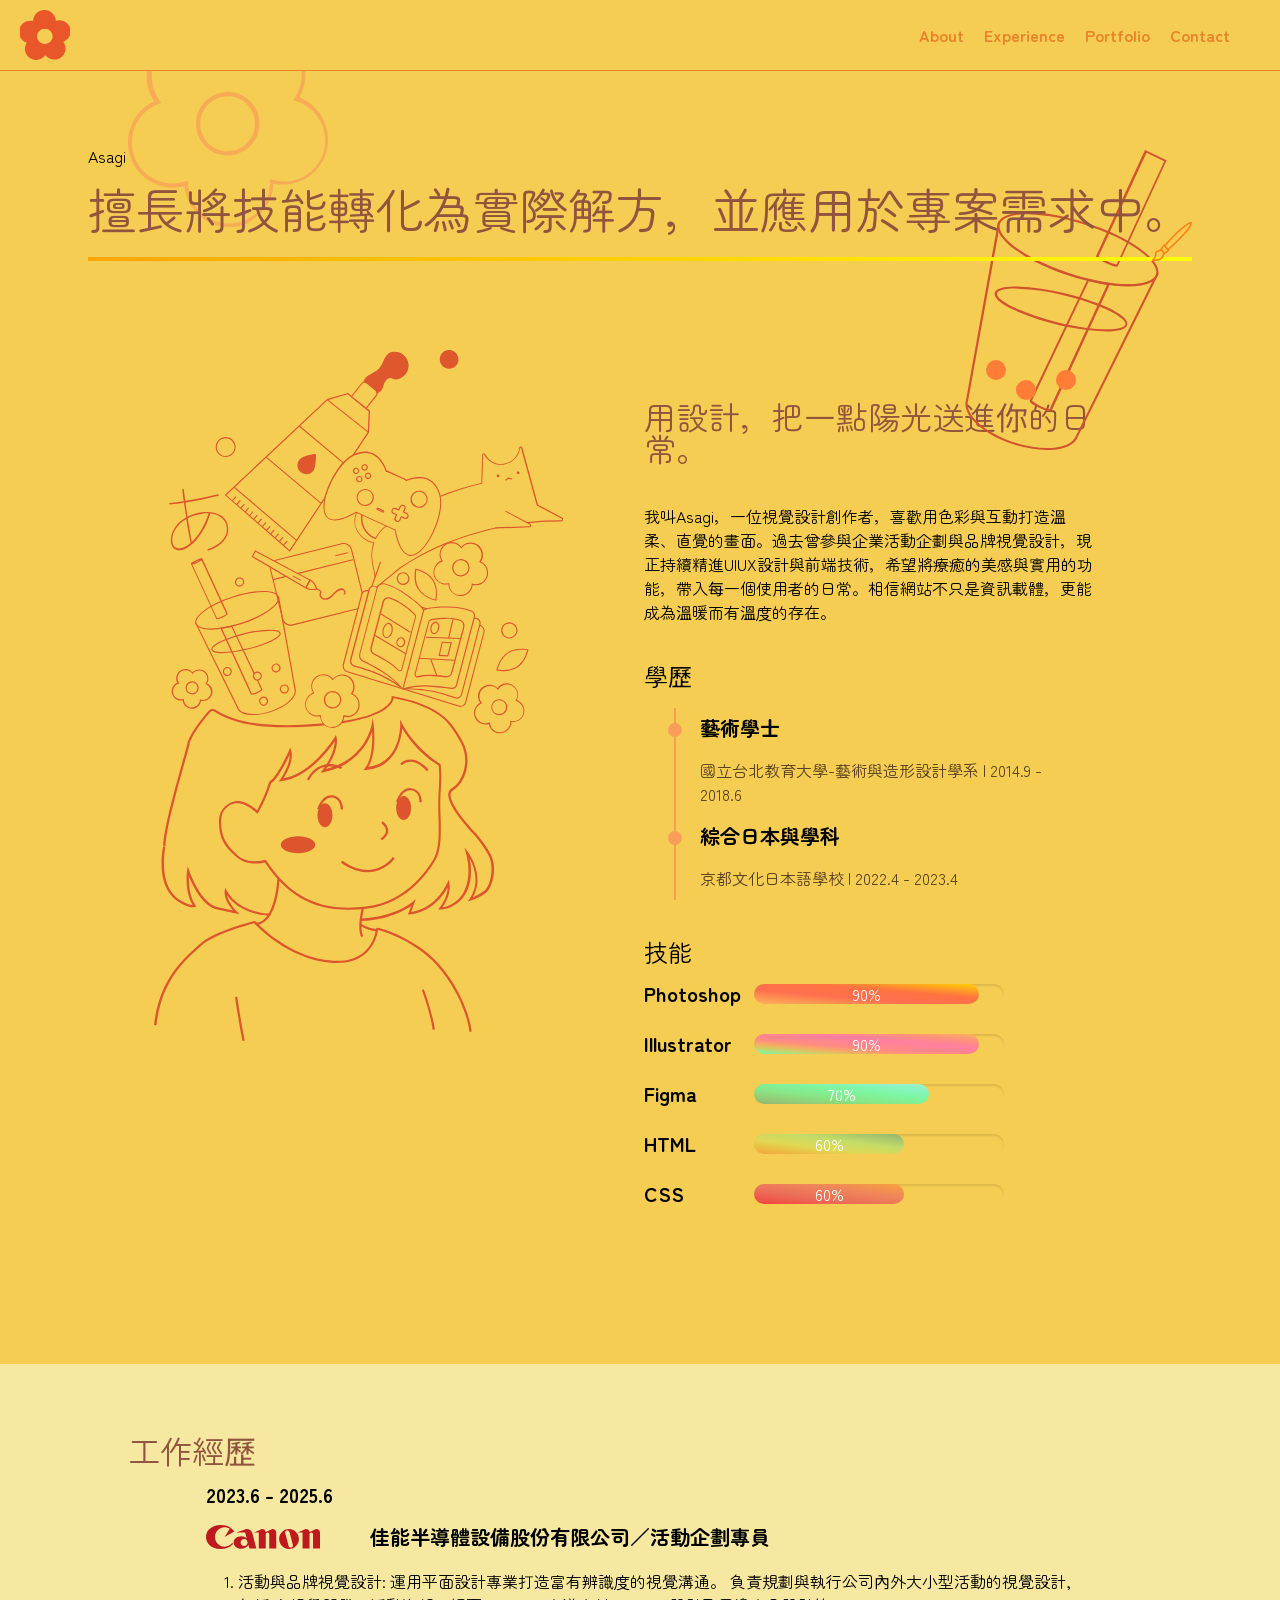
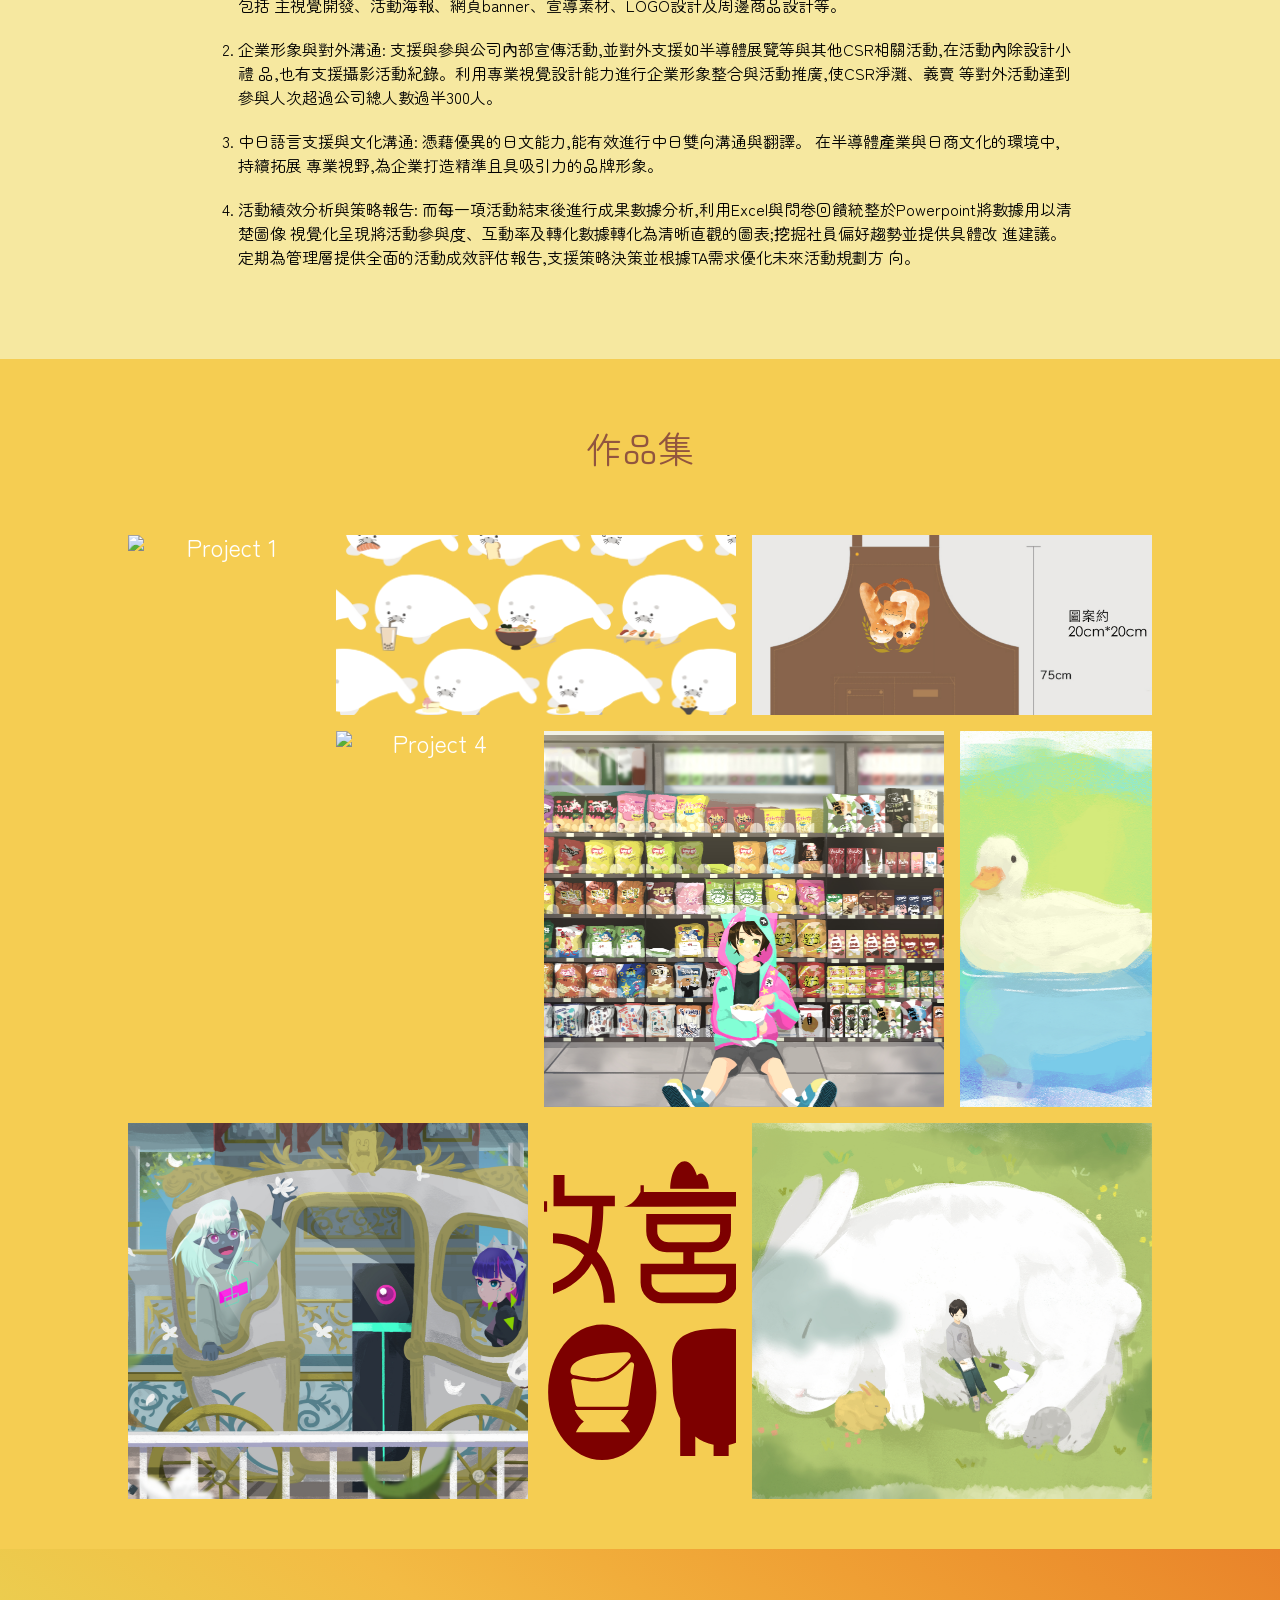
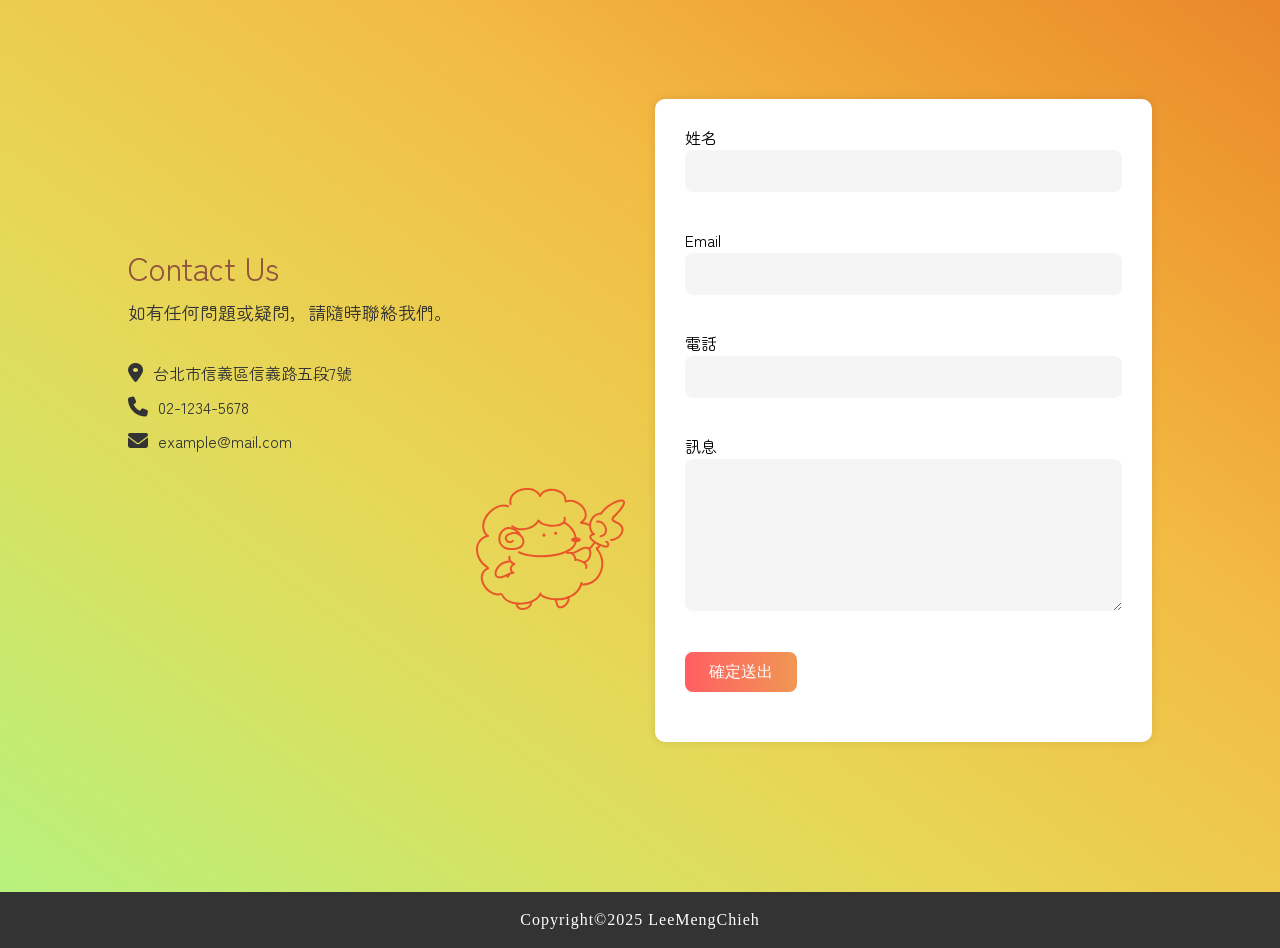
==== commit e1256f8f: "電腦版完成" ====
--- a/my_resume.html
+++ b/my_resume.html
@@ -173,67 +173,48 @@
     <section id="Portfolio">
         <h2>作品集</h2>
         <div class="container">
-            <div class="card">
-                <div class="side">
-                    <img src="imgs/flowers1.jpg" alt="Project 1">
-                </div>
-                <div class="side back">Project 1</div>
-            </div>
-            <div class="card">
-                <div class="side">
-                    <img src="imgs/japan.jpg" alt="Project 2">
-                </div>
-                <div class="side back">Project 2</div>
-            </div>
-            <div class="card">
-                <div class="side">
-                    <img src="imgs/pancake.jpg" alt="Project 3">
-                </div>
-                <div class="side back">Project 3</div>
-            </div>
-            <div class="card">
-                <div class="side">
-                    <img src="imgs/japan2.jpg" alt="Project 4">
-                </div>
-                <div class="side back">Project 4</div>
-            </div>
-            <div class="card">
-                <div class="side">
-                    <img src="imgs/photo2.jpg" alt="Project 5">
-                </div>
-                <div class="side back">Project 5</div>
-            </div>
-            <div class="card">
-                <div class="side">
-                    <img src="imgs/japan3.jpg" alt="Project 6">
-                </div>
-                <div class="side back">Project 6</div>
-            </div>
-            <div class="card">
-                <div class="side">
-                    <img src="imgs/people2.jpg" alt="Project 7">
-                </div>
-                <div class="side back">Project 7</div>
-            </div>
-            <div class="card">
-                <div class="side">
-                    <img src="imgs/strawberry.jpg" alt="Project 8">
-                </div>
-                <div class="side back">Project 8</div>
-            </div>
-            <div class="card">
-                <div class="side">
-                    <img src="imgs/photo3.jpg" alt="Project 9">
-                </div>
-                <div class="side back">Project 9</div>
-            </div>
-            <div class="card">
-                <div class="side">
-                    <img src="imgs/food2.jpg" alt="Project 10">
-                </div>
-                <div class="side back">Project 10</div>
-            </div>
-        </div>
+            <div class="card"><img src="imgs/ひまわり1.jpg" alt="Project 1">
+                <div class="side back">插圖-2022/08</div>
+            </div>
+            <div class="card"><img src="imgs/AirPods保護套.png" alt="Project 2">
+                <div class="side back">插圖-2023/08</div>
+            </div>
+            <div class="card"><img src="imgs/示意圖.jpg" alt="Project 3" class="Project3">
+                <div class="side back">圍裙插圖設計-2023/07</div>
+            </div>
+            <div class="card"><img src="imgs/LOHAS.jpg" alt="Project 4">
+                <div class="side back">插圖-2022/12</div>
+            </div>
+            <div class="card"><img src="imgs/超商.jpg" alt="Project 5">
+                <div class="side back">插圖-2021/02</div>
+            </div>
+            <div class="card"><img src="imgs/鴨鴨1.jpg" alt="Project 6">
+                <div class="side back">插圖-2022/04</div>
+            </div>
+            <div class="card"><img src="imgs/黒く暗く.jpg" alt="Project 7">
+                <div class="side back">插圖-2021/01</div>
+            </div>
+            <div class="card"><img src="imgs/故宮100+.svg" alt="Project 8" class="Project8">
+                <div class="side back">故宮100周年logo徵件-2024/05</div>
+            </div>
+            <div class="card"><img src="imgs/世田介.jpg" alt="Project 9">
+                <div class="side back">插圖-2021/03</div>
+            </div>
+            <!-- <div class="bg1" style="grid-column: 1 / span 1; grid-row: 1 / span 1;">1</div>
+            <div class="bg2" style="grid-column: 2 / span 2; grid-row: 1 / span 1;">2</div>
+            <div class="bg3" style="grid-column: 4 / span 2; grid-row: 1 / span 1;">3</div>
+
+            <div class="bg4" style="grid-column: 1 / span 1; grid-row: 2 / span 2;">4</div>
+            <div class="bg5" style="grid-column: 2 / span 2; grid-row: 2 / span 2;">5</div>
+            <div class="bg6" style="grid-column: 4 / span 2; grid-row: 2 / span 2;">6</div>
+
+            <div class="bg7" style="grid-column: 1 / span 2; grid-row: 4 / span 2;">7</div>
+            <div class="bg8" style="grid-column: 3; grid-row: 4 / span 2;">8</div>
+            <div class="bg9" style="grid-column: 4 / span 2; grid-row: 4 / span 2;">9</div> -->
+        </div>
+        </div>
+        </div>
+
     </section>
     <section id="Contact">
         <div class="container">
@@ -245,7 +226,8 @@
                         <li><i class="fas fa-map-marker-alt"></i>台北市信義區信義路五段7號</li>
                         <li><i class="fas fa-phone"></i>02-1234-5678</li>
                         <li><i class="fas fa-envelope"></i>example@mail.com</li>
-                    </ul>
+
+                    </ul><img src="imgs/yubisashi img.svg" alt="看這裡">
                 </div>
                 <div class="col-6">
                     <form action="#" method="post">
--- a/css/styles.css
+++ b/css/styles.css
@@ -740,7 +740,6 @@
     padding: 0px 40px 20px 0;
     align-items: center;
     position: relative;
-    margin: ;
 }
 
 .work-period {
@@ -810,39 +809,151 @@
     display: grid;
     width: 80%;
     grid-template-columns: repeat(5, 1fr);
-    grid-template-rows: repeat(3, 1fr);
-    gap: 10px;
+    grid-auto-rows: 180px;
+    gap: 16px;
+    margin: auto;
 }
 
 .card {
     position: relative;
+    color: white;
+    font-size: 24px;
+    display: flex;
     overflow: hidden;
+    align-items: center;
+    justify-content: center;
     transform-style: preserve-3d;
     transition: transform 0.6s;
 }
 
+.card:nth-child(1) {
+    grid-column: 1 / span 1;
+    grid-row: 1 / span 3;
+}
+
+.card:nth-child(2) {
+    grid-column: 2 / span 2;
+    grid-row: 1 / span 1;
+}
+
+.card:nth-child(3) {
+    grid-column: 4 / span 2;
+    grid-row: 1 / span 1;
+}
+
+.card:nth-child(4) {
+    grid-column: 2 / span 1;
+    grid-row: 2 / span 2;
+}
+
+.card:nth-child(5) {
+    grid-column: 3 / span 2;
+    grid-row: 2 / span 2;
+}
+
+.card:nth-child(6) {
+    grid-column: 5 / span 1;
+    grid-row: 2 / span 2;
+}
+
+.card:nth-child(7) {
+    grid-column: 1 / span 2;
+    grid-row: 4 / span 2;
+}
+
+.card:nth-child(8) {
+    grid-column: 3 / span 1;
+    grid-row: 4 / span 2;
+}
+
+.card:nth-child(9) {
+    grid-column: 4 / span 2;
+    grid-row: 4 / span 2;
+}
+
+
+.card img {
+    width: 100%;
+    height: 100%;
+    object-fit: cover;
+    backface-visibility: hidden;
+    display: block;
+}
+
+.Project3 {
+    object-fit: cover;
+    object-position: 50% 20%;
+}
+
+.Project8 {
+    max-height: 80%;
+    object-fit: contain;
+    display: block;
+    margin: auto;
+}
+
+
+/* .bg1 {
+    background-color: #f87171;
+}
+
+
+.bg2 {
+    background-color: #facc15;
+}
+
+
+.bg3 {
+    background-color: #4ade80;
+}
+
+
+.bg4 {
+    background-color: #60a5fa;
+}
+
+
+.bg5 {
+    background-color: #a78bfa;
+}
+
+.bg6 {
+    background-color: #f472b6;
+}
+
+.bg7 {
+    background-color: #fb923c;
+}
+
+
+.bg8 {
+    background-color: #34d399;
+}
+
+
+.bg9 {
+    background-color: #38bdf8;
+} */
+
+
+
 .side {
     position: absolute;
     top: 0;
     left: 0;
+    height: 100%;
     width: 100%;
-    height: 100%;
+    background: rgba(0, 0, 0, 0.6);
+    color: white;
+    display: flex;
+    justify-content: center;
+    align-items: center;
     backface-visibility: hidden;
-    transition: transform 0.5s;
-}
-
-.card:nth-child(3) {
-    grid-area: 1 / 3 / 2 / 5;
-}
-
-.card:nth-child(8) {
-    grid-area: 2 / 4 / 2 / 6;
-}
-
-.card:nth-child(6) {
-    grid-area: 2 / 2 / 4 / 4;
-    height: 370px;
-}
+    transform: rotateY(180deg);
+    font-size: 1.2rem;
+    text-align: center;
+}
+
 
 .side img {
     width: 100%;
@@ -853,7 +964,7 @@
 
 .back {
     display: flex;
-    background: #c1a27a;
+    background: #ffb452;
     justify-content: center;
     align-items: center;
     font-size: 20px;
@@ -880,7 +991,7 @@
 
 #Contact p {
     font-size: 18px;
-    color: #fff;
+    color: #333;
 }
 
 .container {
@@ -906,7 +1017,13 @@
     font-size: 20px;
     line-height: 1.5;
     margin-top: 40px;
-    color: #fff;
+    color: #333;
+}
+
+.col-6 img {
+    margin-top: 5%;
+    margin-left: 70%;
+    width: 30%;
 }
 
 .info li {
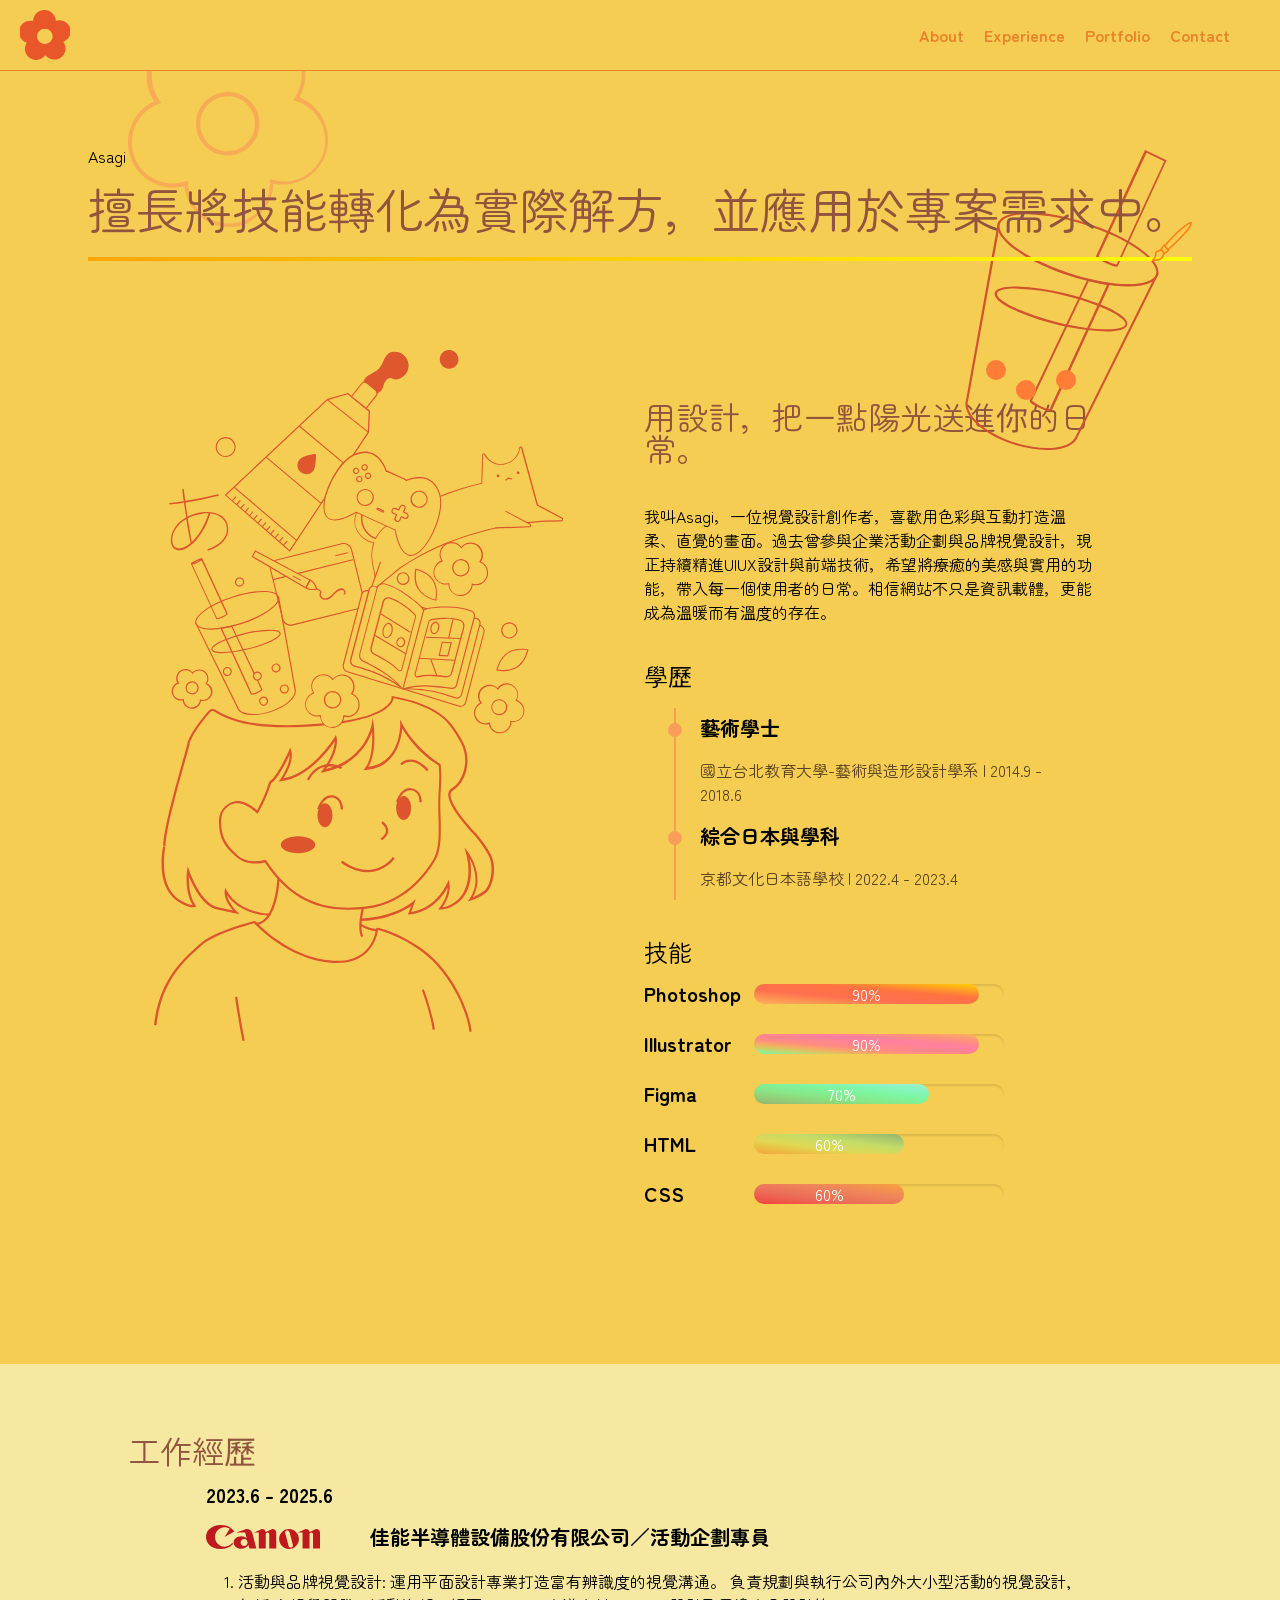
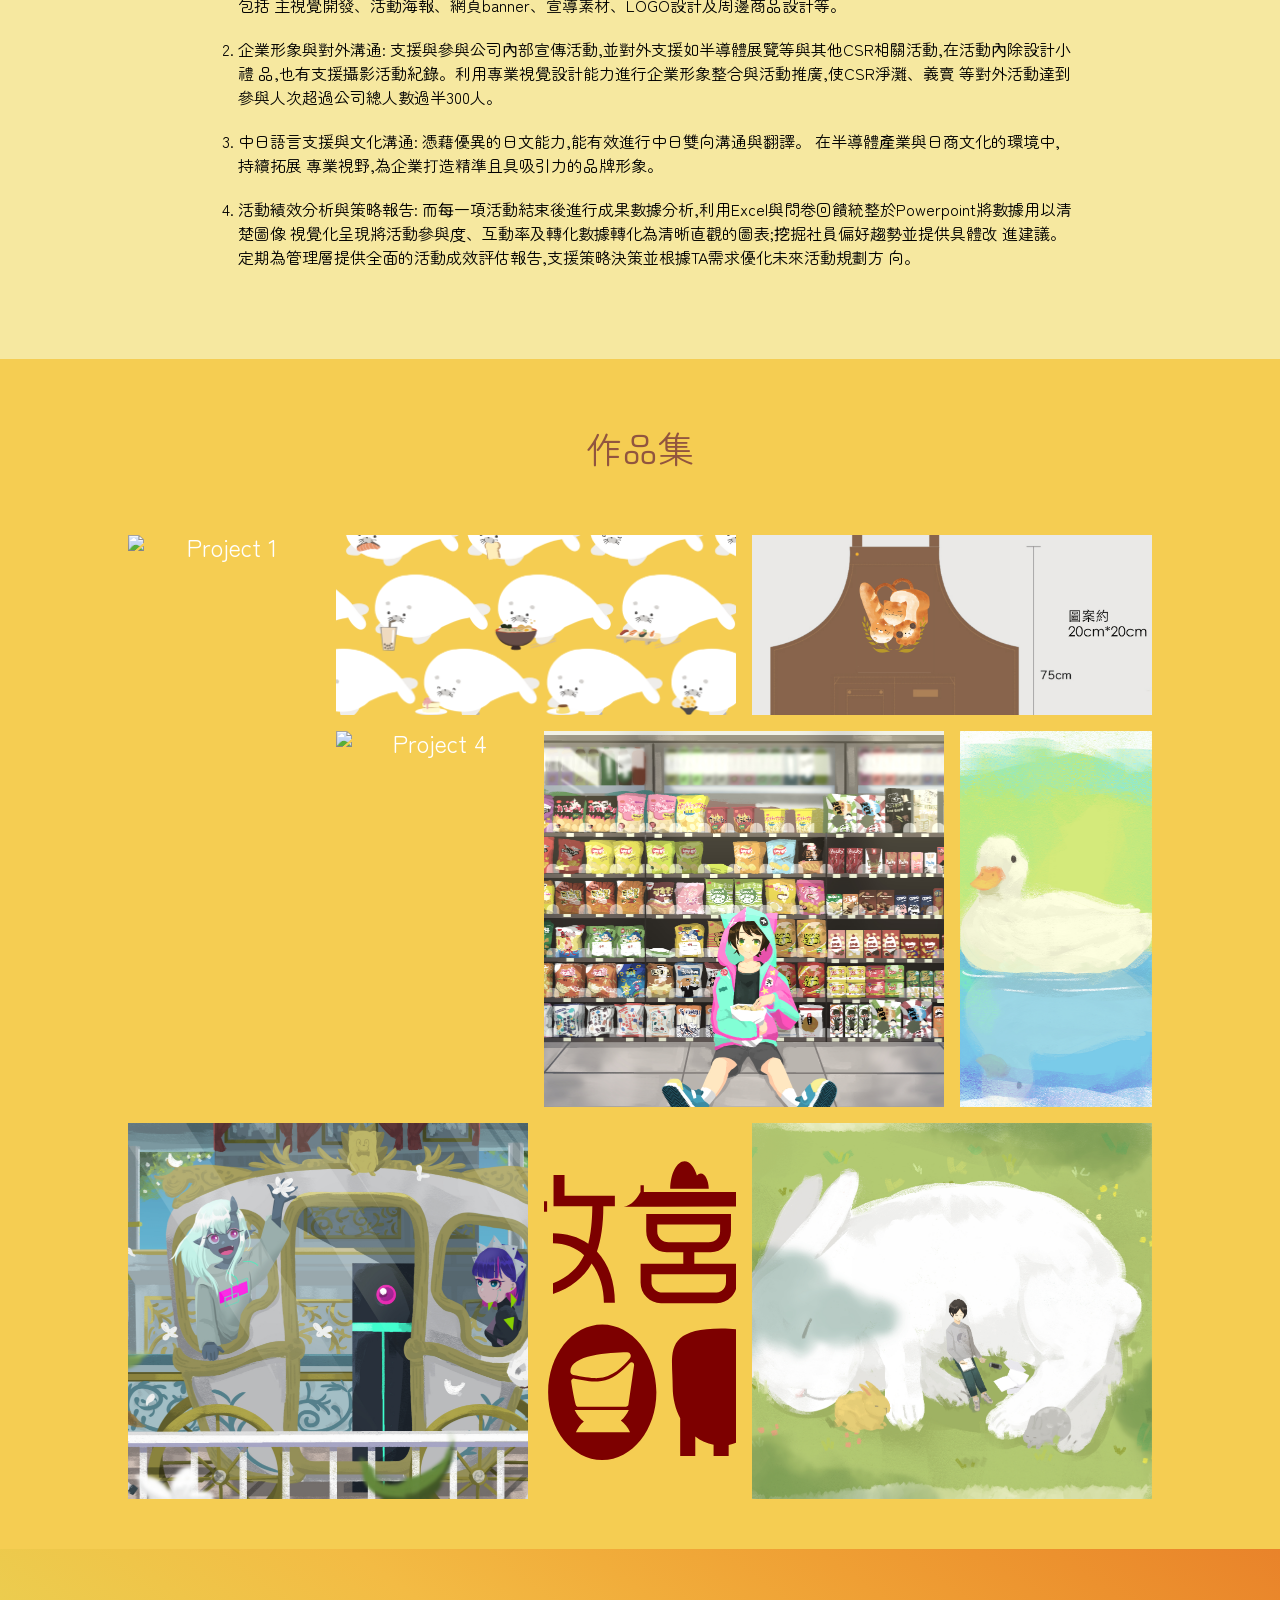
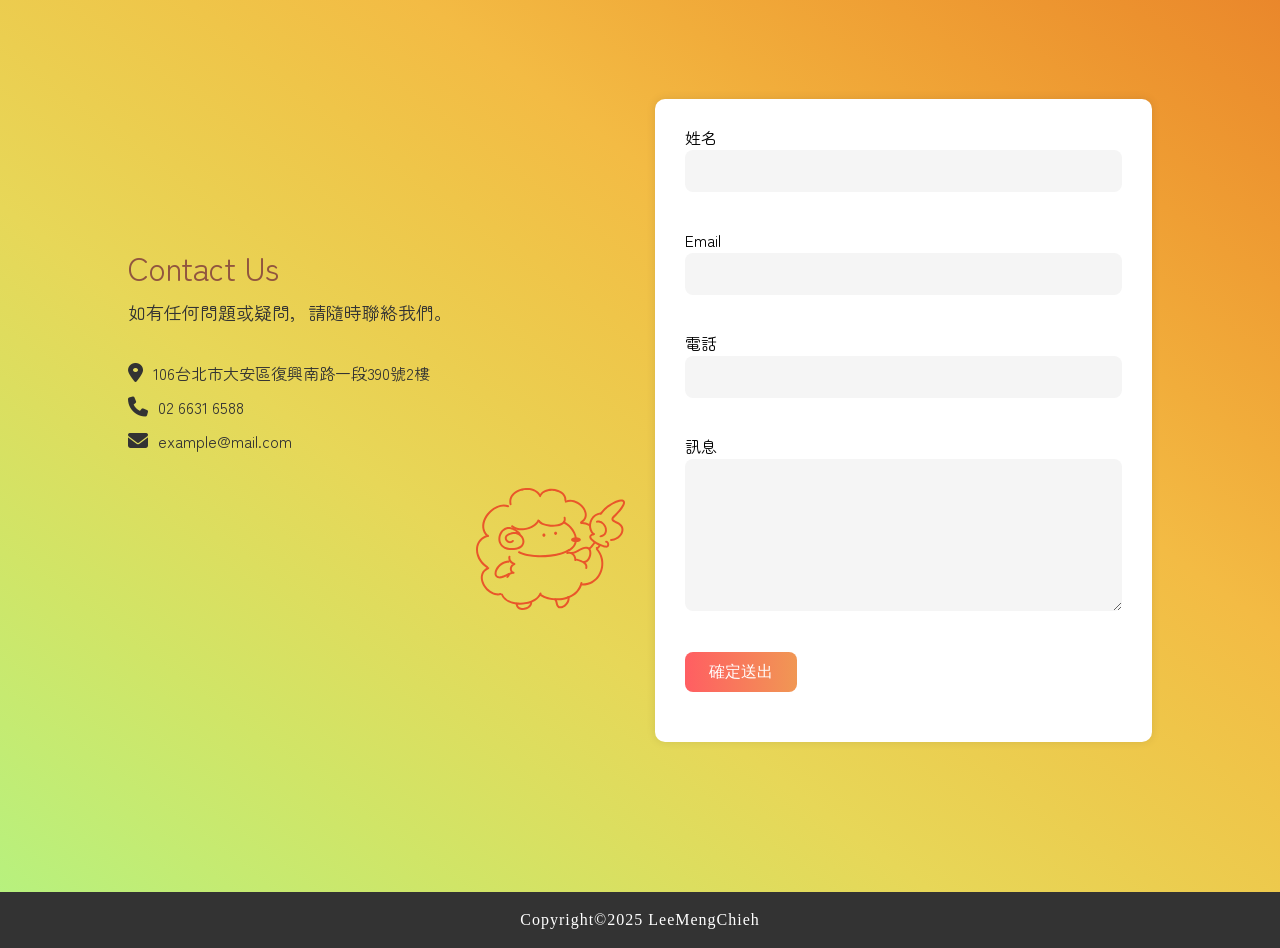
==== commit 2590a9b3: "完成了!" ====
--- a/my_resume.html
+++ b/my_resume.html
@@ -223,8 +223,8 @@
                     <h2>Contact Us</h2>
                     <p>如有任何問題或疑問，請隨時聯絡我們。</p>
                     <ul class="info">
-                        <li><i class="fas fa-map-marker-alt"></i>台北市信義區信義路五段7號</li>
-                        <li><i class="fas fa-phone"></i>02-1234-5678</li>
+                        <li><i class="fas fa-map-marker-alt"></i>106台北市大安區復興南路一段390號2樓</li>
+                        <li><i class="fas fa-phone"></i>02 6631 6588</li>
                         <li><i class="fas fa-envelope"></i>example@mail.com</li>
 
                     </ul><img src="imgs/yubisashi img.svg" alt="看這裡">
--- a/css/styles.css
+++ b/css/styles.css
@@ -982,7 +982,7 @@
 }
 
 
-/* Contact */
+/*================================================ Contact ================================================*/
 
 #Contact {
     padding: 100px 0;
@@ -1149,42 +1149,50 @@
 /*================================================ 手機 ================================================*/
 
 @media screen and (max-width: 767px) {
-    .circle1 {
-        position: absolute;
-        width: 500px;
-        height: 500px;
-        top: -10%;
-        left: 60%;
-        border-radius: 50%;
-        border: 15px solid #f89e59;
-        z-index: -1;
-        animation: move 10s ease-in infinite;
-    }
-
-    .circle2 {
+    .container {
+        padding: 50px 0;
+        width: 95%;
+        margin: auto;
+    }
+
+    .bubble-tea {
         position: absolute;
         margin-left: 40%;
-        margin-top: 20%;
+        margin-top: -40%;
         width: 150px;
         height: 150px;
-    }
-
-    .shape {
-        width: 100px;
-        height: 100px;
-
-    }
+        opacity: 0.7;
+    }
+
+    .pearl {
+        width: 10px;
+        height: 10px;
+        left: 30%;
+        bottom: 10%;
+    }
+
+    .pearl1 {
+        left: 40%;
+        bottom: 10%;
+    }
+
+    .pearl2 {
+        left: 20%;
+        bottom: 10%;
+    }
+
 
     .slogan {
         margin: auto 20px;
     }
 
     .slogan h2 {
+        line-height: 1.2;
         font-size: 2rem;
     }
 
-    .triangle {
-        display: none;
+    .description h2 {
+        line-height: 1.2;
     }
 
     /* ================================================ header ============================================= */
@@ -1271,13 +1279,48 @@
         margin-right: 5px;
     }
 
+    .work-period {
+        margin-left: 0px;
+    }
+
+    #Work-experience .container {
+        max-width: 100%;
+        margin: 10px;
+    }
+
+    .container h2 {
+        margin-left: 20px;
+    }
+
+    .job-title {
+        line-height: 1.2;
+    }
+
+    #Portfolio .container {
+        grid-template-columns: repeat(2, 1fr);
+        grid-auto-rows: auto;
+    }
+
+
     .card {
-        width: 48%;
-        height: 200px;
-        max-height: 100%;
+        grid-column: span 1 !important;
+        /* 取消原本的橫跨設定 */
+        grid-row: auto !important;
+        /* 自動排列 */
+        aspect-ratio: 1 / 1;
+        /* 如果想固定卡片為正方形，可以加這行 */
     }
 
     .card:nth-child(6) {
         height: auto;
     }
+
+    .col-6 img {
+        margin-left: 0;
+
+    }
+
+    .col-6 h2 {
+        margin: 0px;
+    }
 }
